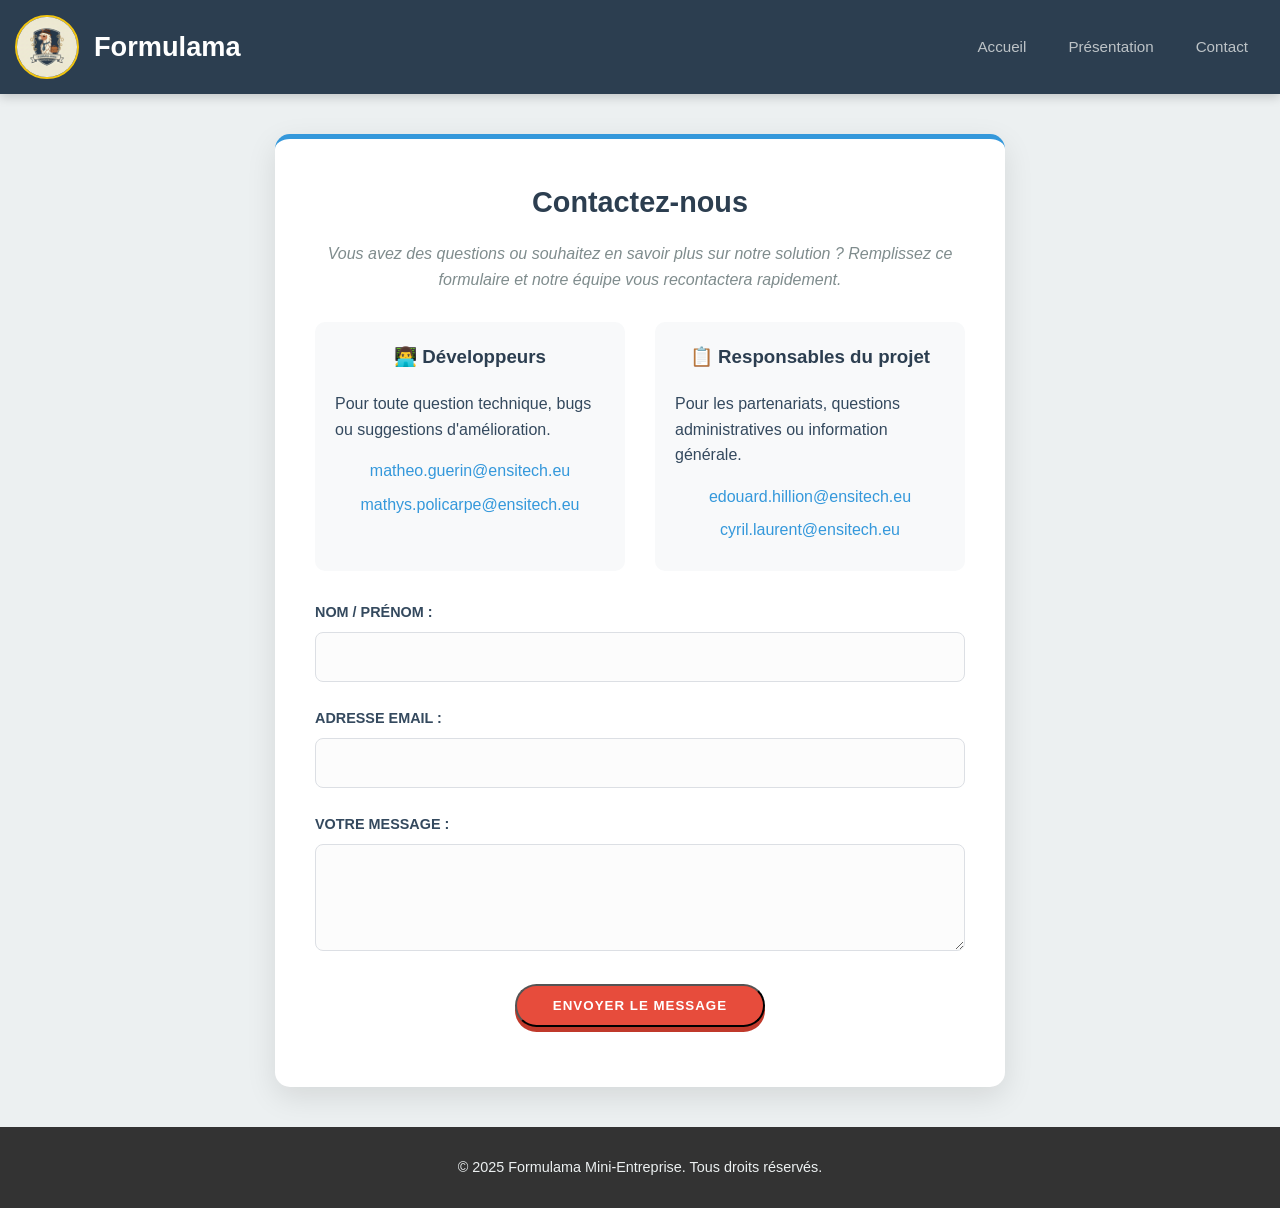
==== contact/contact.html @ 8a7a248e "initial_commit" ====
<!DOCTYPE html>
<html lang="fr">
<head>
    <meta charset="UTF-8">
    <meta name="viewport" content="width=device-width, initial-scale=1.0">
    <title>Formulama — Contact</title>
    <link rel="icon" type="image/png" href="../formulama.png" />
    <link rel="stylesheet" href="../style.css">
    <script src="contact.js"></script>
</head>
<body>
    <header class="main-header">
        <div class="header-content">
            <div class="header-left">
                <img src="../formulama.png" alt="Logo Formulama" class="logo">
                <h1><strong>Formulama</strong></h1>
            </div>
            <nav class="main-nav">
                <ul>
                    <li><a href="../acceuil/acceuil.html">Accueil</a></li>
                    <li><a href="../presentation/presentation.html">Présentation</a></li>
                    <li><a href="../contact/contact.html">Contact</a></li>
                </ul>
            </nav>
        </div>
    </header>

    <main>
        <section class="form-section">
            <h2>Contactez-nous</h2>
            <p class="form-description">Vous avez des questions ou souhaitez en savoir plus sur notre solution ? Remplissez ce formulaire et notre équipe vous recontactera rapidement.</p>

            <div class="contact-groups">
                <div class="contact-group">
                    <h3>👨‍💻 Développeurs</h3>
                    <p>Pour toute question technique, bugs ou suggestions d'amélioration.</p>
                    <div class="email-list">
                        <p><a href="mailto:matheo.guerin@ensitech.eu">matheo.guerin@ensitech.eu</a></p>
                        <p><a href="mailto:mathys.policarpe@ensitech.eu">mathys.policarpe@ensitech.eu</a></p>
                    </div>
                </div>
                <div class="contact-group">
                    <h3>📋 Responsables du projet</h3>
                    <p>Pour les partenariats, questions administratives ou information générale.</p>
                    <div class="email-list">
                        <p><a href="mailto:edouard.hillion@ensitech.eu">edouard.hillion@ensitech.eu</a></p>
                        <p><a href="mailto:cyril.laurent@ensitech.eu">cyril.laurent@ensitech.eu</a></p>
                    </div>
                </div>
            </div>

            <form action="#" method="POST" class="contact-form">
                <div class="form-group">
                    <label for="name">Nom / Prénom :</label>
                    <input type="text" id="name" name="user_name" required>
                </div>

                <div class="form-group">
                    <label for="email">Adresse Email :</label>
                    <input type="email" id="email" name="user_email" required>
                </div>

                <div class="form-group">
                    <label for="message">Votre Message :</label>
                    <textarea id="message" name="user_message" rows="5" required></textarea>
                </div>

                <button type="submit" class="cta-button">Envoyer le Message</button>
            </form>
        </section>
    </main>

    <footer>
        <p>&copy; 2025 Formulama Mini-Entreprise. Tous droits réservés.</p>
    </footer>
</body>
</html>
---- style.css ----
/* --- 1. GÉNÉRAL ET TYPOGRAPHIE --- */
body {
    font-family: 'Segoe UI', Tahoma, Geneva, Verdana, sans-serif; 
    margin: 0;
    padding: 0;
    background-color: #ecf0f1; 
    color: #34495e; 
    line-height: 1.6;
}

h1, h2, h3 {
    font-family: 'Montserrat', sans-serif; 
    color: #2c3e50; 
    text-align: center;
    margin-top: 0;
}

/* --- 2. CONTENEUR PRINCIPAL --- */
main {
    max-width: 1100px; 
    margin: 20px auto;
    padding: 0 15px;
}

/* --- 3. LIENS (INTERACTIVITÉ) --- */
a {
    color: #3498db; 
    text-decoration: none;
    transition: color 0.3s ease, text-decoration 0.3s ease; 
}

a:hover {
    color: #e74c3c; 
    text-decoration: underline; 
}

/* --- 4. EN-TÊTE ET LOGO --- */
.main-header {
    background-color: #2c3e50;
    color: white;
    padding: 15px 0;
    box-shadow: 0 3px 10px rgba(0, 0, 0, 0.18);
    position: sticky;
    top: 0;
    z-index: 100;
}

.header-content {
    display: flex;
    align-items: center;
    justify-content: space-between;
    max-width: 100%;
    margin: 0 auto;
    padding: 0 15px;
    gap: 20px;
}

.header-left {
    display: flex;
    align-items: center;
    gap: 15px;
    flex-shrink: 0;
}

.header-center {
    flex: 1;
    text-align: center;
}

.header-center p {
    margin: 0;
    color: #bdc3c7;
    font-style: italic;
    font-size: 0.95em;
    font-weight: 400;
    letter-spacing: 0.3px;
}

.main-header h1 {
    color: white;
    font-size: 1.7em;
    margin: 0;
    padding: 0;
}

.logo {
    width: 60px;
    height: 60px;
    border-radius: 50%;
    border: 2px solid #f1c40f;
    transition: transform 0.3s;
    flex-shrink: 0;
}

.logo:hover {
    transform: rotate(3deg) scale(1.08);
}

/* --- 5. NAVIGATION --- */
.main-nav {
    margin: 0;
    padding: 0;
    border-top: none;
}

.main-nav ul {
    list-style: none;
    padding: 0;
    margin: 0;
    display: flex;
    gap: 8px;
}

.main-nav ul li {
    display: inline-block;
    margin: 0;
}

.main-nav ul li a {
    color: #bdc3c7;
    padding: 9px 17px;
    border-radius: 5px;
    transition: all 0.3s;
    font-size: 0.95em;
    font-weight: 500;
    display: block;
}

.main-nav ul li a:hover {
    color: white;
    background-color: #3498db;
}

/* --- 6. SECTIONS ET CARTES --- */
/* Styles pour la vitrine (.div1 -> .vitrine) */
.vitrine { 
    background-color: white; 
    padding: 30px; 
    margin: 30px 0; 
    border-radius: 12px; 
    box-shadow: 0 8px 16px rgba(0, 0, 0, 0.15); 
    opacity: 0;
    animation: fadeIn 1s forwards;
}

/* Styles pour les avantages (.div2 -> .avantages) */
.avantages { 
    float: left;
    width: 300px; 
    margin: 0 30px 30px 0; 
    padding: 20px;
    background-color: #f39c12; 
    color: white;
    border: none;
    border-radius: 10px; 
    box-shadow: 0 4px 10px rgba(0, 0, 0, 0.2);
    transition: transform 0.3s;
}

.avantages h3 {
    color: white;
    border-bottom: 2px solid rgba(255, 255, 255, 0.5);
    padding-bottom: 5px;
    margin-top: 0;
    text-align: left;
}

.avantages ul {
    list-style-type: none;
    padding-left: 0;
}

.avantages ul li:before {
    content: "✔️";
    margin-right: 10px;
}

/* Interactivité sur le bloc d'avantages */
.avantages:hover {
    transform: translateY(-5px);
    box-shadow: 0 12px 20px rgba(0, 0, 0, 0.3);
}

/* Style de la balise "clear: both" pour bien gérer le float de .div2 */
div[style="clear: both;"] {
    height: 0; 
    margin-bottom: 20px;
}

/* Styles pour la section secondaire */
.section-secondaire {
    padding: 20px;
    margin-bottom: 30px;
}

/* --- 7. BOUTON D'APPEL À L'ACTION (CTA) --- */
.cta-button {
    display: inline-block; 
    background-color: #e74c3c; 
    color: white;
    padding: 12px 25px;
    margin: 20px 0;
    border-radius: 30px;
    text-transform: uppercase;
    font-weight: bold;
    letter-spacing: 1px;
    box-shadow: 0 5px 0 #c0392b;
    transition: all 0.2s ease;
}

.cta-button:hover {
    background-color: #c0392b;
    transform: translateY(2px);
    box-shadow: 0 3px 0 #96281e;
}

.external-link {
    display: inline-block;
    color: white !important; 
    text-decoration: underline;
}

/* --- 8. PIED DE PAGE --- */
footer {
    background-color: #333;
    color: #ecf0f1;
    text-align: center;
    padding: 15px 0;
    font-size: 0.9em;
    margin-top: 30px;
}

footer a {
    color: #f1c40f;
}

/* --- 9. ANIMATION --- */
@keyframes fadeIn {
    to {
        opacity: 1;
        transform: translateY(0);
    }
}

/* --- 10. GROUPES DE CONTACT --- */
.contact-groups {
    display: flex;
    gap: 30px;
    margin-bottom: 30px;
    flex-wrap: wrap;
}

.contact-group {
    flex: 1;
    min-width: 250px;
    padding: 20px;
    background-color: #f8f9fa;
    border-radius: 10px;
}

.contact-group h3 {
    color: #2c3e50;
    margin-top: 0;
}

.email-list {
    text-align: center;
    margin-top: 15px;
}

.email-list p {
    margin: 8px 0;
}

/* --- 11. STYLES DU FORMULAIRE DE CONTACT (FINAL) --- */
.form-section {
    max-width: 650px; 
    margin: 40px auto; 
    padding: 40px; 
    background-color: #ffffff; 
    border-radius: 15px; 
    box-shadow: 0 10px 30px rgba(0, 0, 0, 0.1); 
    border-top: 5px solid #3498db; 
}

.form-section h2 {
    color: #2c3e50; 
    margin-bottom: 5px;
    font-size: 1.8em;
}

.form-description {
    text-align: center;
    margin-bottom: 30px;
    color: #7f8c8d;
    font-style: italic;
}

.form-group {
    margin-bottom: 25px; 
    text-align: left;
}

.form-group label {
    display: block;
    margin-bottom: 8px;
    font-weight: 600; 
    color: #34495e;
    text-transform: uppercase; 
    font-size: 0.9em;
}

/* Style des champs de saisie (input et textarea) */
.contact-form input[type="text"],
.contact-form input[type="email"],
.contact-form textarea {
    width: 100%;
    padding: 15px; 
    border: 1px solid #dcdfe4; 
    border-radius: 8px;
    box-sizing: border-box;
    font-size: 1em;
    color: #34495e;
    background-color: #fcfcfc; 
    transition: all 0.3s ease;
}

/* Effet interactif au focus amélioré */
.contact-form input:focus,
.contact-form textarea:focus {
    border-color: #3498db; 
    box-shadow: 0 0 0 3px rgba(52, 152, 219, 0.2); 
    background-color: white;
    outline: none;
}

/* Ajustement pour le bouton d'envoi du formulaire */
.contact-form .cta-button {
    display: block;
    margin-left: auto;
    margin-right: auto;
    width: auto; 
    min-width: 250px;
    text-align: center;
}

/* --- 12. PAGE D'ACCUEIL --- */
.hero-section {
    background: linear-gradient(135deg, #f0f4f8 0%, #e8f0f7 100%);
    color: #2c3e50;
    padding: 55px 20px;
    text-align: center;
    position: relative;
    overflow: hidden;
    margin: 30px auto;
    max-width: 900px;
    border-radius: 12px;
    box-shadow: 0 3px 15px rgba(52, 152, 219, 0.12);
}

.hero-section::before {
    content: '';
    position: absolute;
    top: 0;
    left: 0;
    right: 0;
    bottom: 0;
    background: url('data:image/svg+xml,<svg xmlns="http://www.w3.org/2000/svg" viewBox="0 0 1440 320"><path fill="%233498db" fill-opacity="0.06" d="M0,96L48,112C96,128,192,160,288,160C384,160,480,128,576,122.7C672,117,768,139,864,138.7C960,139,1056,117,1152,101.3C1248,85,1344,75,1392,69.3L1440,64L1440,320L1392,320C1344,320,1248,320,1152,320C1056,320,960,320,864,320C768,320,672,320,576,320C480,320,384,320,288,320C192,320,96,320,48,320L0,320Z"></path></svg>') no-repeat bottom;
    background-size: cover;
    opacity: 0.3;
}

.hero-content {
    position: relative;
    z-index: 1;
    max-width: 700px;
    margin: 0 auto;
}

.hero-title {
    font-size: 2.6rem;
    font-weight: 700;
    margin-bottom: 15px;
    text-shadow: none;
    animation: fadeInUp 0.8s ease;
    letter-spacing: -0.5px;
}

.hero-subtitle {
    font-size: 1.1rem;
    margin-bottom: 38px;
    opacity: 0.8;
    animation: fadeInUp 0.8s ease 0.2s backwards;
    line-height: 1.7;
    color: #666;
}

.hero-cta {
    display: inline-block;
    padding: 15px 45px;
    background: #3498db;
    color: white;
    text-decoration: none;
    border-radius: 8px;
    font-weight: 700;
    font-size: 1.05rem;
    box-shadow: 0 4px 14px rgba(52, 152, 219, 0.2);
    transition: all 0.3s ease;
    animation: fadeInUp 0.8s ease 0.4s backwards;
}

.hero-cta:hover {
    transform: translateY(-2px);
    box-shadow: 0 6px 22px rgba(52, 152, 219, 0.3);
    background: #2980b9;
}

.features-grid {
    display: grid;
    grid-template-columns: repeat(auto-fit, minmax(280px, 1fr));
    gap: 30px;
    padding: 60px 20px;
    max-width: 1200px;
    margin: 0 auto;
}

.feature-card {
    background: white;
    padding: 40px 30px;
    border-radius: 20px;
    box-shadow: 0 5px 20px rgba(0,0,0,0.1);
    text-align: center;
    transition: transform 0.3s, box-shadow 0.3s;
    animation: fadeInUp 0.6s ease backwards;
}

.feature-card:nth-child(1) { animation-delay: 0.1s; }
.feature-card:nth-child(2) { animation-delay: 0.2s; }
.feature-card:nth-child(3) { animation-delay: 0.3s; }

.feature-card:hover {
    transform: translateY(-10px);
    box-shadow: 0 15px 40px rgba(0,0,0,0.15);
}

.feature-icon {
    font-size: 4rem;
    margin-bottom: 20px;
}

.feature-card h3 {
    color: #667eea;
    font-size: 1.5rem;
    margin-bottom: 15px;
}

.feature-card p {
    color: #555;
    line-height: 1.6;
}

.stats-section {
    background: linear-gradient(135deg, #f5f7fa 0%, #c3cfe2 100%);
    padding: 60px 20px;
    text-align: center;
}

.stats-grid {
    display: grid;
    grid-template-columns: repeat(auto-fit, minmax(200px, 1fr));
    gap: 40px;
    max-width: 1000px;
    margin: 40px auto 0;
}

.stat-item {
    animation: fadeInUp 0.6s ease backwards;
}

.stat-item:nth-child(1) { animation-delay: 0.2s; }
.stat-item:nth-child(2) { animation-delay: 0.3s; }
.stat-item:nth-child(3) { animation-delay: 0.4s; }

.stat-number {
    font-size: 3rem;
    font-weight: bold;
    color: #667eea;
    display: block;
    margin-bottom: 10px;
}

.stat-label {
    font-size: 1.1rem;
    color: #555;
}

@keyframes fadeInUp {
    from {
        opacity: 0;
        transform: translateY(30px);
    }
    to {
        opacity: 1;
        transform: translateY(0);
    }
}

.process-section {
    padding: 60px 20px;
    max-width: 1200px;
    margin: 0 auto;
}

.process-section h2 {
    text-align: center;
    font-size: 2.5rem;
    color: #333;
    margin-bottom: 50px;
}

.process-steps {
    display: grid;
    grid-template-columns: repeat(auto-fit, minmax(250px, 1fr));
    gap: 30px;
}

.process-step {
    position: relative;
    padding: 30px;
    background: linear-gradient(135deg, #667eea 0%, #764ba2 100%);
    color: white;
    border-radius: 15px;
    animation: fadeInUp 0.6s ease backwards;
}

.process-step:nth-child(1) { animation-delay: 0.1s; }
.process-step:nth-child(2) { animation-delay: 0.2s; }
.process-step:nth-child(3) { animation-delay: 0.3s; }

.step-number {
    position: absolute;
    top: -15px;
    left: 30px;
    background: white;
    color: #667eea;
    width: 40px;
    height: 40px;
    border-radius: 50%;
    display: flex;
    align-items: center;
    justify-content: center;
    font-weight: bold;
    font-size: 1.2rem;
    box-shadow: 0 3px 10px rgba(0,0,0,0.2);
}

.process-step h3 {
    margin-top: 20px;
    margin-bottom: 15px;
    font-size: 1.4rem;
}

@media (max-width: 768px) {
    .hero-title {
        font-size: 2.5rem;
    }
    
    .hero-subtitle {
        font-size: 1.1rem;
    }
}

/* --- 13. PAGE DE PRÉSENTATION --- */
.presentation-hero {
    background: linear-gradient(135deg, #667eea 0%, #764ba2 100%);
    color: white;
    padding: 60px 20px;
    text-align: center;
    margin-bottom: 0;
}

.presentation-hero-content h2 {
    font-size: 2.8rem;
    color: white;
    margin-bottom: 15px;
    text-shadow: 2px 2px 4px rgba(0,0,0,0.2);
}

.presentation-hero-content .subtitle {
    font-size: 1.2rem;
    opacity: 0.95;
    max-width: 700px;
    margin: 0 auto;
}

.vision-section {
    padding: 60px 20px;
    background: white;
}

.vision-content {
    max-width: 1200px;
    margin: 0 auto;
    display: grid;
    grid-template-columns: 1fr 1fr;
    gap: 60px;
    align-items: center;
}

.vision-text h2 {
    font-size: 2.5rem;
    color: #333;
    margin-bottom: 25px;
}

.vision-text p {
    font-size: 1.1rem;
    line-height: 1.8;
    color: #555;
    margin-bottom: 20px;
}

.image-placeholder {
    font-size: 10rem;
    text-align: center;
    background: linear-gradient(135deg, #f5f7fa 0%, #c3cfe2 100%);
    padding: 60px;
    border-radius: 20px;
}

.advantages-section {
    padding: 60px 20px;
    background: linear-gradient(135deg, #f5f7fa 0%, #c3cfe2 100%);
}

.advantages-section h2 {
    text-align: center;
    font-size: 2.5rem;
    color: #333;
    margin-bottom: 50px;
}

.advantages-grid {
    display: grid;
    grid-template-columns: repeat(auto-fit, minmax(250px, 1fr));
    gap: 30px;
    max-width: 1200px;
    margin: 0 auto;
}

.advantage-card {
    background: white;
    padding: 35px 25px;
    border-radius: 15px;
    box-shadow: 0 5px 15px rgba(0,0,0,0.1);
    text-align: center;
    transition: transform 0.3s, box-shadow 0.3s;
}

.advantage-card:hover {
    transform: translateY(-8px);
    box-shadow: 0 10px 30px rgba(0,0,0,0.15);
}

.advantage-icon {
    font-size: 3.5rem;
    margin-bottom: 20px;
}

.advantage-card h3 {
    color: #667eea;
    font-size: 1.4rem;
    margin-bottom: 15px;
}

.advantage-card p {
    color: #555;
    line-height: 1.6;
    font-size: 1rem;
}

.how-it-works {
    padding: 60px 20px;
    background: white;
}

.how-it-works h2 {
    text-align: center;
    font-size: 2.5rem;
    color: #333;
    margin-bottom: 60px;
}

.steps-timeline {
    max-width: 900px;
    margin: 0 auto;
    display: flex;
    align-items: center;
    justify-content: space-between;
}

.timeline-step {
    flex: 1;
    text-align: center;
}

.step-circle {
    width: 70px;
    height: 70px;
    border-radius: 50%;
    background: linear-gradient(135deg, #667eea 0%, #764ba2 100%);
    color: white;
    display: flex;
    align-items: center;
    justify-content: center;
    font-size: 1.8rem;
    font-weight: bold;
    margin: 0 auto 20px;
    box-shadow: 0 5px 15px rgba(102, 126, 234, 0.4);
}

.step-content h3 {
    color: #333;
    font-size: 1.3rem;
    margin-bottom: 10px;
}

.step-content p {
    color: #666;
    font-size: 0.95rem;
    line-height: 1.5;
}

.timeline-connector {
    flex: 0 0 80px;
    height: 3px;
    background: linear-gradient(90deg, #667eea 0%, #764ba2 100%);
    margin-bottom: 60px;
}

.cta-section {
    background: linear-gradient(135deg, #667eea 0%, #764ba2 100%);
    color: white;
    padding: 80px 20px;
    text-align: center;
}

.cta-content h2 {
    font-size: 2.5rem;
    color: white;
    margin-bottom: 15px;
}

.cta-content p {
    font-size: 1.2rem;
    opacity: 0.95;
    margin-bottom: 35px;
}

.cta-button-large {
    display: inline-block;
    padding: 20px 50px;
    background: white;
    color: #667eea;
    text-decoration: none;
    border-radius: 50px;
    font-weight: bold;
    font-size: 1.3rem;
    box-shadow: 0 10px 30px rgba(0,0,0,0.2);
    transition: transform 0.3s, box-shadow 0.3s;
    margin-bottom: 20px;
}

.cta-button-large:hover {
    transform: translateY(-3px);
    box-shadow: 0 15px 40px rgba(0,0,0,0.3);
}

.cta-note {
    font-size: 0.9rem;
    opacity: 0.8;
    margin-top: 15px;
}

.contact-teaser {
    padding: 60px 20px;
    background: white;
    text-align: center;
}

.contact-teaser h3 {
    font-size: 2rem;
    color: #333;
    margin-bottom: 15px;
}

.contact-teaser p {
    font-size: 1.1rem;
    color: #666;
    margin-bottom: 30px;
}

.contact-link {
    display: inline-block;
    padding: 15px 40px;
    background: #667eea;
    color: white;
    text-decoration: none;
    border-radius: 30px;
    font-weight: bold;
    transition: background 0.3s, transform 0.3s;
}

.contact-link:hover {
    background: #764ba2;
    transform: translateY(-2px);
}

@media (max-width: 768px) {
    .vision-content {
        grid-template-columns: 1fr;
        gap: 30px;
    }
    
    .steps-timeline {
        flex-direction: column;
    }
    
    .timeline-connector {
        width: 3px;
        height: 60px;
        margin: 20px auto;
    }
    
    .presentation-hero-content h2 {
        font-size: 2rem;
    }

    /* Header responsive */
    .header-content {
        flex-direction: column;
        padding: 10px 15px;
        gap: 10px;
    }

    .header-left {
        width: 100%;
        justify-content: center;
    }

    .main-header h1 {
        font-size: 1.3em;
    }

    .logo {
        width: 45px;
        height: 45px;
    }

    .main-nav ul {
        width: 100%;
        gap: 5px;
        justify-content: center;
        flex-wrap: wrap;
    }

    .main-nav ul li a {
        padding: 7px 12px;
        font-size: 0.85em;
    }

    /* Hero responsive */
    .hero-title {
        font-size: 1.8rem;
    }
    
    .hero-subtitle {
        font-size: 0.95rem;
    }

    .hero-cta {
        padding: 12px 30px;
        font-size: 0.95rem;
    }

    /* Features grid responsive */
    .features-grid {
        grid-template-columns: 1fr;
        gap: 20px;
        padding: 30px 15px;
    }

    .feature-card {
        padding: 25px 20px;
    }

    .feature-icon {
        font-size: 2.5rem;
    }

    .feature-card h3 {
        font-size: 1.2rem;
    }

    .feature-card p {
        font-size: 0.9rem;
    }

    /* Stats grid responsive */
    .stats-grid {
        grid-template-columns: 1fr;
        gap: 25px;
    }

    .stat-number {
        font-size: 2rem;
    }

    .stat-label {
        font-size: 0.95rem;
    }

    /* Main content responsive */
    main {
        margin: 10px auto;
        padding: 0 10px;
    }

    h1, h2, h3 {
        font-size: 1.3rem;
    }

    .cta-section {
        padding: 50px 15px;
    }

    .cta-content h2 {
        font-size: 1.8rem;
    }

    .cta-content p {
        font-size: 1rem;
    }

    .cta-button-large {
        padding: 15px 35px;
        font-size: 1.1rem;
    }

    /* Avantages responsive */
    .avantages {
        float: none;
        width: 100%;
        margin: 0 0 20px 0;
    }

    /* Contact form responsive */
    .form-section {
        padding: 25px;
        margin: 20px 10px;
    }

    .form-section h2 {
        font-size: 1.5em;
    }

    .contact-groups {
        flex-direction: column;
        gap: 15px;
    }

    .contact-group {
        min-width: 100%;
    }

    /* Process steps responsive */
    .process-steps {
        grid-template-columns: 1fr;
    }

    .process-step {
        padding: 20px;
    }

    /* Vision section responsive */
    .vision-text h2 {
        font-size: 1.8rem;
    }

    .vision-text p {
        font-size: 1rem;
    }

    .image-placeholder {
        font-size: 5rem;
        padding: 40px;
    }

    .advantages-grid {
        grid-template-columns: 1fr;
        gap: 15px;
    }

    .advantage-card {
        padding: 20px;
    }

    .advantage-icon {
        font-size: 2.5rem;
    }

    .advantage-card h3 {
        font-size: 1.2rem;
    }

    .advantage-card p {
        font-size: 0.9rem;
    }

    /* Footer responsive */
    footer {
        padding: 12px 10px;
        font-size: 0.8em;
    }
}

/* Extra small devices (phones) */
@media (max-width: 480px) {
    .header-content {
        padding: 8px 10px;
    }

    .header-left {
        gap: 10px;
    }

    .main-header h1 {
        font-size: 1.1em;
    }

    .logo {
        width: 40px;
        height: 40px;
    }

    .main-nav ul {
        gap: 3px;
    }

    .main-nav ul li a {
        padding: 6px 10px;
        font-size: 0.75em;
    }

    /* Hero responsive */
    .hero-section {
        padding: 30px 15px;
        margin: 15px auto;
    }

    .hero-title {
        font-size: 1.5rem;
        margin-bottom: 10px;
    }
    
    .hero-subtitle {
        font-size: 0.85rem;
        margin-bottom: 20px;
    }

    .hero-cta {
        padding: 10px 25px;
        font-size: 0.9rem;
    }

    /* Features grid responsive */
    .features-grid {
        padding: 20px 10px;
        gap: 15px;
    }

    .feature-icon {
        font-size: 2rem;
    }

    .feature-card h3 {
        font-size: 1rem;
    }

    /* Stats responsive */
    .stats-section {
        padding: 40px 10px;
    }

    .stats-section h2 {
        font-size: 1.5rem;
    }

    .stat-number {
        font-size: 1.8rem;
    }

    /* Forms responsive */
    .form-section {
        padding: 20px;
        margin: 15px 10px;
        border-radius: 10px;
    }

    .form-section h2 {
        font-size: 1.3em;
    }

    .form-group {
        margin-bottom: 15px;
    }

    .contact-form input[type="text"],
    .contact-form input[type="email"],
    .contact-form textarea {
        padding: 12px;
        font-size: 16px;
    }

    /* Presentation responsive */
    .presentation-hero {
        padding: 40px 15px;
    }

    .presentation-hero-content h2 {
        font-size: 1.5rem;
    }

    .presentation-hero-content .subtitle {
        font-size: 1rem;
    }

    .vision-text h2 {
        font-size: 1.5rem;
    }

    .image-placeholder {
        font-size: 3rem;
        padding: 30px;
    }

    .advantage-icon {
        font-size: 2rem;
    }

    /* CTA section responsive */
    .cta-section {
        padding: 40px 15px;
    }

    .cta-content h2 {
        font-size: 1.5rem;
    }

    .cta-content p {
        font-size: 0.95rem;
    }

    .cta-button-large {
        padding: 12px 30px;
        font-size: 1rem;
    }

    /* Main padding */
    main {
        padding: 0 8px;
    }
}

/* Tablets (medium devices) */
@media (min-width: 769px) and (max-width: 1024px) {
    .features-grid {
        grid-template-columns: repeat(2, 1fr);
    }

    .stats-grid {
        grid-template-columns: repeat(2, 1fr);
    }

    .advantages-grid {
        grid-template-columns: repeat(2, 1fr);
    }

    .main-nav ul {
        gap: 10px;
    }

    .main-nav ul li a {
        padding: 8px 14px;
        font-size: 0.9em;
    }
}
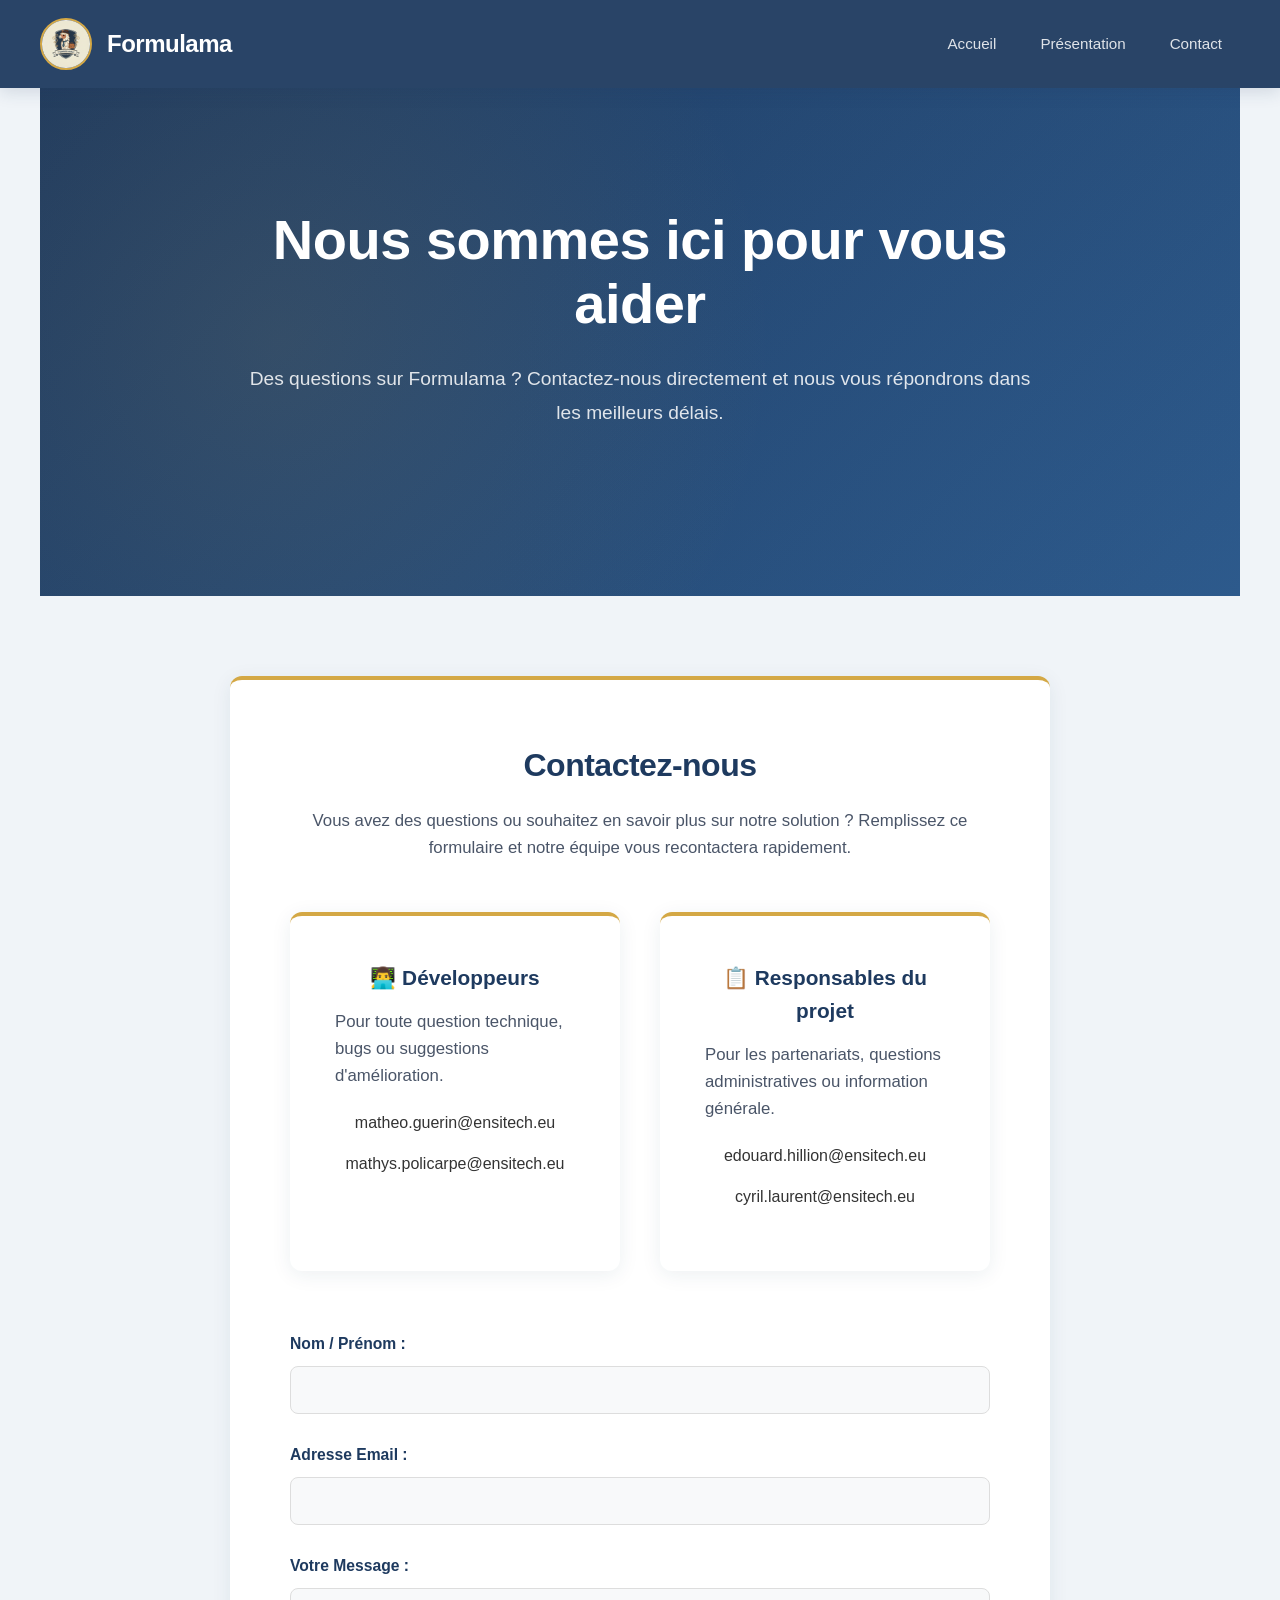
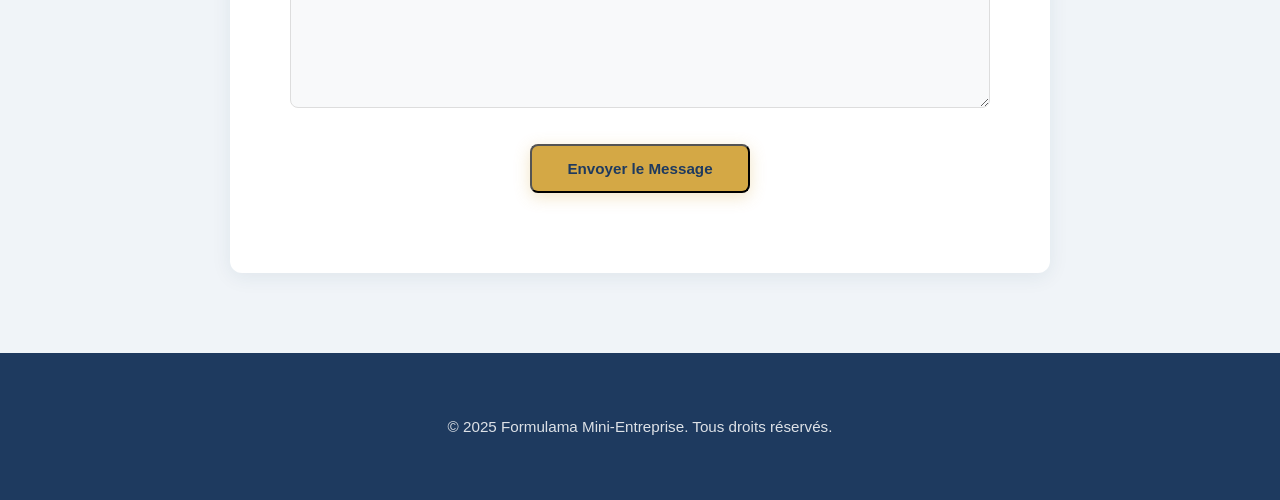
==== commit 27d1d062: "changes" ====
--- a/contact/contact.html
+++ b/contact/contact.html
@@ -26,6 +26,17 @@
     </header>
 
     <main>
+        <!-- Section Hero -->
+        <section class="hero-section">
+            <div class="hero-content">
+                <h2 class="hero-title">Nous sommes ici pour vous aider</h2>
+                <p class="hero-subtitle">
+                    Des questions sur Formulama ? Contactez-nous directement et nous vous répondrons dans les meilleurs délais.
+                </p>
+            </div>
+        </section>
+
+        <!-- Section Formulaire et contacts -->
         <section class="form-section">
             <h2>Contactez-nous</h2>
             <p class="form-description">Vous avez des questions ou souhaitez en savoir plus sur notre solution ? Remplissez ce formulaire et notre équipe vous recontactera rapidement.</p>
--- a/style.css
+++ b/style.css
@@ -1,58 +1,62 @@
 /* --- 1. GÉNÉRAL ET TYPOGRAPHIE --- */
 body {
-    font-family: 'Segoe UI', Tahoma, Geneva, Verdana, sans-serif; 
+    font-family: -apple-system, BlinkMacSystemFont, 'Segoe UI', 'Roboto', 'Oxygen', 'Ubuntu', 'Cantarell', sans-serif; 
     margin: 0;
     padding: 0;
-    background-color: #ecf0f1; 
-    color: #34495e; 
+    background-color: #f0f4f8; 
+    color: #1a202c; 
     line-height: 1.6;
 }
 
 h1, h2, h3 {
-    font-family: 'Montserrat', sans-serif; 
-    color: #2c3e50; 
+    font-family: -apple-system, BlinkMacSystemFont, 'Segoe UI', 'Roboto', sans-serif; 
+    color: #1a1a1a; 
     text-align: center;
     margin-top: 0;
+    font-weight: 600;
 }
 
 /* --- 2. CONTENEUR PRINCIPAL --- */
 main {
-    max-width: 1100px; 
-    margin: 20px auto;
-    padding: 0 15px;
+    max-width: 1200px; 
+    margin: 0 auto;
+    padding: 0 20px;
 }
 
 /* --- 3. LIENS (INTERACTIVITÉ) --- */
 a {
-    color: #3498db; 
+    color: #333333; 
     text-decoration: none;
-    transition: color 0.3s ease, text-decoration 0.3s ease; 
+    transition: color 0.2s ease, text-decoration 0.2s ease; 
 }
 
 a:hover {
-    color: #e74c3c; 
-    text-decoration: underline; 
+    color: #d4a845; 
+    text-decoration: none; 
 }
 
 /* --- 4. EN-TÊTE ET LOGO --- */
 .main-header {
-    background-color: #2c3e50;
-    color: white;
-    padding: 15px 0;
-    box-shadow: 0 3px 10px rgba(0, 0, 0, 0.18);
+    background-color: #1e3a5f;
+    color: #ffffff;
+    padding: 18px 0;
+    box-shadow: 0 4px 16px rgba(30, 58, 95, 0.15);
     position: sticky;
     top: 0;
     z-index: 100;
+    border-bottom: none;
+    backdrop-filter: blur(10px);
+    background-color: rgba(30, 58, 95, 0.95);
 }
 
 .header-content {
     display: flex;
     align-items: center;
     justify-content: space-between;
-    max-width: 100%;
+    max-width: 1200px;
     margin: 0 auto;
-    padding: 0 15px;
-    gap: 20px;
+    padding: 0 20px;
+    gap: 40px;
 }
 
 .header-left {
@@ -62,38 +66,27 @@
     flex-shrink: 0;
 }
 
-.header-center {
-    flex: 1;
-    text-align: center;
-}
-
-.header-center p {
-    margin: 0;
-    color: #bdc3c7;
-    font-style: italic;
-    font-size: 0.95em;
-    font-weight: 400;
-    letter-spacing: 0.3px;
-}
-
 .main-header h1 {
-    color: white;
-    font-size: 1.7em;
+    color: #ffffff;
+    font-size: 1.5em;
     margin: 0;
     padding: 0;
+    font-weight: 700;
+    letter-spacing: -0.5px;
 }
 
 .logo {
-    width: 60px;
-    height: 60px;
+    width: 48px;
+    height: 48px;
     border-radius: 50%;
-    border: 2px solid #f1c40f;
-    transition: transform 0.3s;
+    border: 2px solid #d4a845;
+    transition: all 0.3s cubic-bezier(0.4, 0, 0.2, 1);
     flex-shrink: 0;
 }
 
 .logo:hover {
-    transform: rotate(3deg) scale(1.08);
+    transform: rotate(5deg) scale(1.08);
+    box-shadow: 0 4px 12px rgba(212, 168, 69, 0.3);
 }
 
 /* --- 5. NAVIGATION --- */
@@ -117,28 +110,46 @@
 }
 
 .main-nav ul li a {
-    color: #bdc3c7;
-    padding: 9px 17px;
-    border-radius: 5px;
-    transition: all 0.3s;
+    color: rgba(255, 255, 255, 0.85);
+    padding: 10px 18px;
+    border-radius: 8px;
+    transition: all 0.3s ease;
     font-size: 0.95em;
     font-weight: 500;
     display: block;
+    position: relative;
+}
+
+.main-nav ul li a::after {
+    content: '';
+    position: absolute;
+    bottom: 0;
+    left: 18px;
+    right: 18px;
+    height: 2px;
+    background-color: #d4a845;
+    transform: scaleX(0);
+    transform-origin: left;
+    transition: transform 0.3s ease;
 }
 
 .main-nav ul li a:hover {
-    color: white;
-    background-color: #3498db;
+    color: #ffffff;
+    background-color: rgba(212, 168, 69, 0.15);
+}
+
+.main-nav ul li a:hover::after {
+    transform: scaleX(1);
 }
 
 /* --- 6. SECTIONS ET CARTES --- */
 /* Styles pour la vitrine (.div1 -> .vitrine) */
 .vitrine { 
     background-color: white; 
-    padding: 30px; 
-    margin: 30px 0; 
+    padding: 40px; 
+    margin: 40px 0; 
     border-radius: 12px; 
-    box-shadow: 0 8px 16px rgba(0, 0, 0, 0.15); 
+    box-shadow: 0 2px 8px rgba(0, 0, 0, 0.06); 
     opacity: 0;
     animation: fadeIn 1s forwards;
 }
@@ -148,19 +159,19 @@
     float: left;
     width: 300px; 
     margin: 0 30px 30px 0; 
-    padding: 20px;
-    background-color: #f39c12; 
-    color: white;
-    border: none;
+    padding: 25px;
+    background-color: #f9f7f4; 
+    color: #333333;
+    border: 1px solid #e8e3d8;
     border-radius: 10px; 
-    box-shadow: 0 4px 10px rgba(0, 0, 0, 0.2);
+    box-shadow: 0 2px 8px rgba(0, 0, 0, 0.05);
     transition: transform 0.3s;
 }
 
 .avantages h3 {
-    color: white;
-    border-bottom: 2px solid rgba(255, 255, 255, 0.5);
-    padding-bottom: 5px;
+    color: #d4a845;
+    border-bottom: 2px solid #d4a84525;
+    padding-bottom: 8px;
     margin-top: 0;
     text-align: left;
 }
@@ -170,15 +181,21 @@
     padding-left: 0;
 }
 
+.avantages ul li {
+    color: #555555;
+}
+
 .avantages ul li:before {
-    content: "✔️";
+    content: "✓";
     margin-right: 10px;
+    color: #d4a845;
+    font-weight: bold;
 }
 
 /* Interactivité sur le bloc d'avantages */
 .avantages:hover {
-    transform: translateY(-5px);
-    box-shadow: 0 12px 20px rgba(0, 0, 0, 0.3);
+    transform: translateY(-2px);
+    box-shadow: 0 4px 12px rgba(0, 0, 0, 0.08);
 }
 
 /* Style de la balise "clear: both" pour bien gérer le float de .div2 */
@@ -189,52 +206,75 @@
 
 /* Styles pour la section secondaire */
 .section-secondaire {
-    padding: 20px;
+    padding: 30px;
     margin-bottom: 30px;
+    background-color: white;
+    border-radius: 12px;
+    box-shadow: 0 2px 8px rgba(0, 0, 0, 0.06);
 }
 
 /* --- 7. BOUTON D'APPEL À L'ACTION (CTA) --- */
 .cta-button {
     display: inline-block; 
-    background-color: #e74c3c; 
-    color: white;
-    padding: 12px 25px;
+    background-color: #d4a845; 
+    color: #1e3a5f;
+    padding: 14px 35px;
     margin: 20px 0;
-    border-radius: 30px;
-    text-transform: uppercase;
-    font-weight: bold;
-    letter-spacing: 1px;
-    box-shadow: 0 5px 0 #c0392b;
-    transition: all 0.2s ease;
+    border-radius: 8px;
+    text-transform: none;
+    font-weight: 700;
+    letter-spacing: 0px;
+    box-shadow: 0 4px 16px rgba(212, 168, 69, 0.3);
+    transition: all 0.3s cubic-bezier(0.4, 0, 0.2, 1);
+    font-size: 0.95em;
+    text-decoration: none;
 }
 
 .cta-button:hover {
-    background-color: #c0392b;
-    transform: translateY(2px);
-    box-shadow: 0 3px 0 #96281e;
+    background-color: #e8b956;
+    color: #1a2a45;
+    transform: translateY(-3px);
+    box-shadow: 0 8px 24px rgba(212, 168, 69, 0.4);
 }
 
 .external-link {
     display: inline-block;
-    color: white !important; 
-    text-decoration: underline;
+    color: #333333 !important; 
+    text-decoration: none;
+}
+
+.external-link:hover {
+    color: #d4a845 !important;
 }
 
 /* --- 8. PIED DE PAGE --- */
 footer {
-    background-color: #333;
-    color: #ecf0f1;
-    text-align: center;
-    padding: 15px 0;
-    font-size: 0.9em;
-    margin-top: 30px;
+    background-color: #1e3a5f;
+    color: rgba(255, 255, 255, 0.85);
+    text-align: center;
+    padding: 50px 20px;
+    font-size: 0.95em;
+    margin-top: 80px;
+    border-top: none;
+    line-height: 1.8;
+    font-weight: 400;
+}
+
+footer p {
+    margin: 10px 0;
 }
 
 footer a {
-    color: #f1c40f;
-}
-
-/* --- 9. ANIMATION --- */
+    color: #d4a845;
+    text-decoration: none;
+    font-weight: 600;
+    transition: all 0.3s ease;
+}
+
+footer a:hover {
+    color: #e8b956;
+}
+
 @keyframes fadeIn {
     to {
         opacity: 1;
@@ -242,72 +282,111 @@
     }
 }
 
-/* --- 10. GROUPES DE CONTACT --- */
+@keyframes fadeInUp {
+    from {
+        opacity: 0;
+        transform: translateY(30px);
+    }
+    to {
+        opacity: 1;
+        transform: translateY(0);
+    }
+}
 .contact-groups {
-    display: flex;
-    gap: 30px;
-    margin-bottom: 30px;
-    flex-wrap: wrap;
+    display: grid;
+    grid-template-columns: repeat(auto-fit, minmax(320px, 1fr));
+    gap: 40px;
+    margin-bottom: 60px;
+    margin-top: 50px;
 }
 
 .contact-group {
-    flex: 1;
-    min-width: 250px;
-    padding: 20px;
-    background-color: #f8f9fa;
-    border-radius: 10px;
+    padding: 45px;
+    background-color: white;
+    border: none;
+    border-top: 4px solid #d4a845;
+    border-radius: 12px;
+    box-shadow: 0 4px 20px rgba(30, 58, 95, 0.08);
+    transition: all 0.3s cubic-bezier(0.4, 0, 0.2, 1);
+}
+
+.contact-group:hover {
+    transform: translateY(-8px);
+    box-shadow: 0 12px 40px rgba(30, 58, 95, 0.15);
 }
 
 .contact-group h3 {
-    color: #2c3e50;
-    margin-top: 0;
+    color: #1e3a5f;
+    margin: 0 0 15px 0;
+    font-weight: 700;
+    font-size: 1.3rem;
+}
+
+.contact-group > p {
+    color: #4a5568;
+    margin: 12px 0 20px 0;
+    font-size: 1.05rem;
+    line-height: 1.6;
 }
 
 .email-list {
     text-align: center;
-    margin-top: 15px;
+    margin-top: 20px;
+}
 }
 
 .email-list p {
     margin: 8px 0;
 }
 
+.email-list a {
+    color: #333333;
+}
+
+.email-list a:hover {
+    color: #d4a845;
+}
+
 /* --- 11. STYLES DU FORMULAIRE DE CONTACT (FINAL) --- */
 .form-section {
-    max-width: 650px; 
-    margin: 40px auto; 
-    padding: 40px; 
+    max-width: 700px; 
+    margin: 80px auto; 
+    padding: 60px; 
     background-color: #ffffff; 
-    border-radius: 15px; 
-    box-shadow: 0 10px 30px rgba(0, 0, 0, 0.1); 
-    border-top: 5px solid #3498db; 
+    border-radius: 12px; 
+    box-shadow: 0 4px 20px rgba(30, 58, 95, 0.08); 
+    border-top: 4px solid #d4a845;
 }
 
 .form-section h2 {
-    color: #2c3e50; 
-    margin-bottom: 5px;
-    font-size: 1.8em;
+    color: #1e3a5f; 
+    margin-bottom: 15px;
+    font-size: 2rem;
+    font-weight: 700;
+    letter-spacing: -0.5px;
 }
 
 .form-description {
     text-align: center;
-    margin-bottom: 30px;
-    color: #7f8c8d;
-    font-style: italic;
+    margin-bottom: 35px;
+    color: #4a5568;
+    font-style: normal;
+    font-size: 1.05em;
+    line-height: 1.6;
 }
 
 .form-group {
-    margin-bottom: 25px; 
+    margin-bottom: 28px; 
     text-align: left;
 }
 
 .form-group label {
     display: block;
-    margin-bottom: 8px;
+    margin-bottom: 10px;
     font-weight: 600; 
-    color: #34495e;
-    text-transform: uppercase; 
-    font-size: 0.9em;
+    color: #1e3a5f;
+    text-transform: none; 
+    font-size: 0.98em;
 }
 
 /* Style des champs de saisie (input et textarea) */
@@ -315,21 +394,22 @@
 .contact-form input[type="email"],
 .contact-form textarea {
     width: 100%;
-    padding: 15px; 
-    border: 1px solid #dcdfe4; 
+    padding: 14px; 
+    border: 1px solid #ddd; 
     border-radius: 8px;
     box-sizing: border-box;
     font-size: 1em;
-    color: #34495e;
-    background-color: #fcfcfc; 
+    color: #333333;
+    background-color: #f8f9fa; 
     transition: all 0.3s ease;
+    font-family: inherit;
 }
 
 /* Effet interactif au focus amélioré */
 .contact-form input:focus,
 .contact-form textarea:focus {
-    border-color: #3498db; 
-    box-shadow: 0 0 0 3px rgba(52, 152, 219, 0.2); 
+    border-color: #d4a845; 
+    box-shadow: 0 0 0 4px rgba(212, 168, 69, 0.12); 
     background-color: white;
     outline: none;
 }
@@ -340,22 +420,23 @@
     margin-left: auto;
     margin-right: auto;
     width: auto; 
-    min-width: 250px;
+    min-width: 220px;
     text-align: center;
 }
 
 /* --- 12. PAGE D'ACCUEIL --- */
 .hero-section {
-    background: linear-gradient(135deg, #f0f4f8 0%, #e8f0f7 100%);
-    color: #2c3e50;
-    padding: 55px 20px;
+    background: linear-gradient(135deg, #1e3a5f 0%, #2d5a8c 100%);
+    color: #ffffff;
+    padding: 120px 20px;
     text-align: center;
     position: relative;
     overflow: hidden;
-    margin: 30px auto;
-    max-width: 900px;
-    border-radius: 12px;
-    box-shadow: 0 3px 15px rgba(52, 152, 219, 0.12);
+    margin: 0 auto;
+    max-width: 100%;
+    border-radius: 0px;
+    box-shadow: none;
+    border-bottom: none;
 }
 
 .hero-section::before {
@@ -365,133 +446,212 @@
     left: 0;
     right: 0;
     bottom: 0;
-    background: url('data:image/svg+xml,<svg xmlns="http://www.w3.org/2000/svg" viewBox="0 0 1440 320"><path fill="%233498db" fill-opacity="0.06" d="M0,96L48,112C96,128,192,160,288,160C384,160,480,128,576,122.7C672,117,768,139,864,138.7C960,139,1056,117,1152,101.3C1248,85,1344,75,1392,69.3L1440,64L1440,320L1392,320C1344,320,1248,320,1152,320C1056,320,960,320,864,320C768,320,672,320,576,320C480,320,384,320,288,320C192,320,96,320,48,320L0,320Z"></path></svg>') no-repeat bottom;
-    background-size: cover;
-    opacity: 0.3;
+    background: radial-gradient(circle at 20% 50%, rgba(212, 168, 69, 0.1) 0%, transparent 50%),
+                radial-gradient(circle at 80% 80%, rgba(45, 90, 140, 0.1) 0%, transparent 50%);
+    opacity: 1;
+    pointer-events: none;
 }
 
 .hero-content {
     position: relative;
     z-index: 1;
-    max-width: 700px;
+    max-width: 800px;
     margin: 0 auto;
 }
 
 .hero-title {
-    font-size: 2.6rem;
-    font-weight: 700;
-    margin-bottom: 15px;
+    font-size: 3.5rem;
+    font-weight: 700;
+    margin-bottom: 25px;
     text-shadow: none;
     animation: fadeInUp 0.8s ease;
     letter-spacing: -0.5px;
+    line-height: 1.15;
+    color: #ffffff;
 }
 
 .hero-subtitle {
-    font-size: 1.1rem;
-    margin-bottom: 38px;
-    opacity: 0.8;
+    font-size: 1.2rem;
+    margin-bottom: 45px;
+    opacity: 0.95;
     animation: fadeInUp 0.8s ease 0.2s backwards;
-    line-height: 1.7;
-    color: #666;
+    line-height: 1.8;
+    color: rgba(255, 255, 255, 0.9);
+    font-weight: 400;
 }
 
 .hero-cta {
     display: inline-block;
-    padding: 15px 45px;
-    background: #3498db;
-    color: white;
+    padding: 16px 45px;
+    background: #d4a845;
+    color: #1e3a5f;
     text-decoration: none;
     border-radius: 8px;
     font-weight: 700;
     font-size: 1.05rem;
-    box-shadow: 0 4px 14px rgba(52, 152, 219, 0.2);
+    box-shadow: 0 4px 16px rgba(212, 168, 69, 0.3);
     transition: all 0.3s ease;
     animation: fadeInUp 0.8s ease 0.4s backwards;
 }
 
 .hero-cta:hover {
-    transform: translateY(-2px);
-    box-shadow: 0 6px 22px rgba(52, 152, 219, 0.3);
-    background: #2980b9;
-}
-
-.features-grid {
-    display: grid;
-    grid-template-columns: repeat(auto-fit, minmax(280px, 1fr));
-    gap: 30px;
-    padding: 60px 20px;
+    transform: translateY(-3px);
+    background-color: #e8b956;
+    color: #1a2a45;
+    box-shadow: 0 8px 24px rgba(212, 168, 69, 0.4);
+}
+
+/* Section Introduction - Texte épuré */
+.intro-section {
+    padding: 100px 20px;
+    background: white;
+    text-align: center;
+}
+
+.intro-content {
+    max-width: 800px;
+    margin: 0 auto;
+}
+
+.intro-content h2 {
+    font-size: 2.8rem;
+    margin-bottom: 35px;
+    color: #1e3a5f;
+    font-weight: 700;
+    letter-spacing: -0.5px;
+    line-height: 1.2;
+}
+
+.intro-content p {
+    font-size: 1.2rem;
+    line-height: 1.85;
+    color: #4a5568;
+    margin-bottom: 15px;
+    font-weight: 400;
+}
+
+/* Section Fonctionnalités - Liste numérotée */
+.features-section {
+    padding: 100px 20px;
+    background: linear-gradient(180deg, #f0f4f8 0%, white 100%);
+}
+
+.features-section h2 {
+    text-align: center;
+    font-size: 2.8rem;
+    margin-bottom: 80px;
+    color: #1e3a5f;
+    font-weight: 700;
+    letter-spacing: -0.5px;
+    line-height: 1.2;
+}
+
+.features-list {
     max-width: 1200px;
     margin: 0 auto;
-}
-
-.feature-card {
+    display: grid;
+    gap: 50px;
+    grid-template-columns: repeat(auto-fit, minmax(300px, 1fr));
+}
+
+.feature-item {
+    display: flex;
+    gap: 30px;
+    padding: 50px;
     background: white;
-    padding: 40px 30px;
-    border-radius: 20px;
-    box-shadow: 0 5px 20px rgba(0,0,0,0.1);
-    text-align: center;
-    transition: transform 0.3s, box-shadow 0.3s;
-    animation: fadeInUp 0.6s ease backwards;
-}
-
-.feature-card:nth-child(1) { animation-delay: 0.1s; }
-.feature-card:nth-child(2) { animation-delay: 0.2s; }
-.feature-card:nth-child(3) { animation-delay: 0.3s; }
-
-.feature-card:hover {
-    transform: translateY(-10px);
-    box-shadow: 0 15px 40px rgba(0,0,0,0.15);
-}
-
-.feature-icon {
-    font-size: 4rem;
-    margin-bottom: 20px;
-}
-
-.feature-card h3 {
-    color: #667eea;
-    font-size: 1.5rem;
-    margin-bottom: 15px;
-}
-
-.feature-card p {
-    color: #555;
-    line-height: 1.6;
-}
-
-.stats-section {
-    background: linear-gradient(135deg, #f5f7fa 0%, #c3cfe2 100%);
-    padding: 60px 20px;
-    text-align: center;
-}
-
-.stats-grid {
-    display: grid;
-    grid-template-columns: repeat(auto-fit, minmax(200px, 1fr));
-    gap: 40px;
-    max-width: 1000px;
-    margin: 40px auto 0;
-}
-
-.stat-item {
-    animation: fadeInUp 0.6s ease backwards;
-}
-
-.stat-item:nth-child(1) { animation-delay: 0.2s; }
-.stat-item:nth-child(2) { animation-delay: 0.3s; }
-.stat-item:nth-child(3) { animation-delay: 0.4s; }
-
-.stat-number {
-    font-size: 3rem;
-    font-weight: bold;
-    color: #667eea;
-    display: block;
-    margin-bottom: 10px;
-}
-
-.stat-label {
-    font-size: 1.1rem;
-    color: #555;
+    border-radius: 12px;
+    border-top: 4px solid #d4a845;
+    box-shadow: 0 4px 20px rgba(30, 58, 95, 0.08);
+    transition: all 0.3s cubic-bezier(0.4, 0, 0.2, 1);
+    align-items: flex-start;
+}
+
+.feature-item:hover {
+    transform: translateY(-8px);
+    box-shadow: 0 12px 40px rgba(30, 58, 95, 0.15);
+}
+
+.feature-number {
+    width: 80px;
+    height: 80px;
+    display: flex;
+    align-items: center;
+    justify-content: center;
+    background: linear-gradient(135deg, #2d5a8c 0%, #1e3a5f 100%);
+    color: #d4a845;
+    border-radius: 12px;
+    font-size: 2.8rem;
+    font-weight: 700;
+    box-shadow: 0 8px 24px rgba(45, 90, 140, 0.2);
+    flex-shrink: 0;
+}
+
+.feature-item:hover .feature-number {
+    transform: scale(1.15);
+    box-shadow: 0 12px 32px rgba(45, 90, 140, 0.3);
+}
+
+.feature-content {
+    flex: 1;
+}
+
+.feature-content h3 {
+    font-size: 1.4rem;
+    margin: 0 0 15px 0;
+    color: #1e3a5f;
+    text-align: left;
+    font-weight: 600;
+}
+
+.feature-content p {
+    margin: 0;
+    color: #4a5568;
+    text-align: left;
+    font-size: 1.05rem;
+    line-height: 1.75;
+}
+
+/* Section À propos */
+.about-section {
+    padding: 100px 20px;
+    background: linear-gradient(180deg, white 0%, #f0f4f8 100%);
+}
+
+.about-content {
+    max-width: 900px;
+    margin: 0 auto;
+}
+
+.about-content h2 {
+    font-size: 2.8rem;
+    margin-bottom: 45px;
+    color: #1e3a5f;
+    font-weight: 700;
+    letter-spacing: -0.5px;
+    line-height: 1.2;
+}
+
+.about-content p {
+    font-size: 1.15rem;
+    line-height: 1.85;
+    color: #4a5568;
+    margin-bottom: 25px;
+    font-weight: 400;
+}
+
+.about-content a {
+    color: #2d5a8c;
+    font-weight: 600;
+    padding-bottom: 3px;
+    border-bottom: 2px solid #d4a845;
+    text-decoration: none;
+    transition: all 0.3s ease;
+}
+
+.about-content a:hover {
+    color: #d4a845;
+    border-bottom-color: #2d5a8c;
+    transform: translateY(-1px);
 }
 
 @keyframes fadeInUp {
@@ -572,18 +732,44 @@
 
 /* --- 13. PAGE DE PRÉSENTATION --- */
 .presentation-hero {
-    background: linear-gradient(135deg, #667eea 0%, #764ba2 100%);
-    color: white;
-    padding: 60px 20px;
+    background: linear-gradient(135deg, #1e3a5f 0%, #2d5a8c 100%);
+    color: #ffffff;
+    padding: 120px 20px;
     text-align: center;
     margin-bottom: 0;
+    border-bottom: none;
+    position: relative;
+    overflow: hidden;
+}
+
+.presentation-hero::before {
+    content: '';
+    position: absolute;
+    top: 0;
+    left: 0;
+    right: 0;
+    bottom: 0;
+    background: radial-gradient(circle at 20% 50%, rgba(212, 168, 69, 0.1) 0%, transparent 50%),
+                radial-gradient(circle at 80% 80%, rgba(45, 90, 140, 0.1) 0%, transparent 50%);
+    opacity: 1;
+    pointer-events: none;
+}
+
+.presentation-hero-content {
+    position: relative;
+    z-index: 1;
+    max-width: 800px;
+    margin: 0 auto;
 }
 
 .presentation-hero-content h2 {
-    font-size: 2.8rem;
-    color: white;
-    margin-bottom: 15px;
-    text-shadow: 2px 2px 4px rgba(0,0,0,0.2);
+    font-size: 3.5rem;
+    color: #ffffff;
+    margin-bottom: 25px;
+    text-shadow: none;
+    line-height: 1.15;
+    font-weight: 700;
+    letter-spacing: -0.5px;
 }
 
 .presentation-hero-content .subtitle {
@@ -591,229 +777,276 @@
     opacity: 0.95;
     max-width: 700px;
     margin: 0 auto;
-}
-
-.vision-section {
-    padding: 60px 20px;
+    color: rgba(255, 255, 255, 0.9);
+    font-weight: 400;
+    line-height: 1.8;
+}
+
+/* Section Mission */
+.mission-section {
+    padding: 100px 20px;
     background: white;
 }
 
-.vision-content {
+.mission-content {
+    max-width: 850px;
+    margin: 0 auto;
+}
+
+.mission-content h2 {
+    font-size: 2.8rem;
+    margin-bottom: 45px;
+    color: #1e3a5f;
+    font-weight: 700;
+    letter-spacing: -0.5px;
+    line-height: 1.2;
+}
+
+.mission-content p {
+    font-size: 1.2rem;
+    line-height: 1.85;
+    color: #4a5568;
+    margin-bottom: 25px;
+    font-weight: 400;
+}
+
+/* Section Capacités */
+.capabilities-section {
+    padding: 100px 20px;
+    background: linear-gradient(180deg, #f0f4f8 0%, white 100%);
+}
+
+.capabilities-section h2 {
+    text-align: center;
+    font-size: 2.8rem;
+    margin-bottom: 80px;
+    color: #1e3a5f;
+    font-weight: 700;
+    letter-spacing: -0.5px;
+    line-height: 1.2;
+}
+
+.capabilities-list {
+    display: grid;
+    grid-template-columns: repeat(auto-fit, minmax(300px, 1fr));
+    gap: 40px;
     max-width: 1200px;
     margin: 0 auto;
+}
+
+.capability {
+    background: white;
+    padding: 50px;
+    border-radius: 12px;
+    box-shadow: 0 4px 20px rgba(30, 58, 95, 0.08);
+    border-top: 4px solid #d4a845;
+    transition: all 0.3s cubic-bezier(0.4, 0, 0.2, 1);
+}
+
+.capability:hover {
+    transform: translateY(-8px);
+    box-shadow: 0 12px 40px rgba(30, 58, 95, 0.15);
+}
+
+.capability h3 {
+    color: #1e3a5f;
+    font-size: 1.35rem;
+    margin: 0 0 20px 0;
+    text-align: left;
+    font-weight: 600;
+}
+
+.capability p {
+    color: #4a5568;
+    margin: 0;
+    text-align: left;
+    font-size: 1.05rem;
+    line-height: 1.75;
+}
+
+/* Section Processus */
+.process-section {
+    padding: 100px 20px;
+    background: linear-gradient(180deg, white 0%, #f0f4f8 100%);
+}
+
+.process-section h2 {
+    text-align: center;
+    font-size: 2.8rem;
+    margin-bottom: 80px;
+    color: #1e3a5f;
+    font-weight: 700;
+    letter-spacing: -0.5px;
+    line-height: 1.2;
+}
+
+.process-steps {
     display: grid;
-    grid-template-columns: 1fr 1fr;
-    gap: 60px;
-    align-items: center;
-}
-
-.vision-text h2 {
-    font-size: 2.5rem;
-    color: #333;
-    margin-bottom: 25px;
-}
-
-.vision-text p {
-    font-size: 1.1rem;
-    line-height: 1.8;
-    color: #555;
-    margin-bottom: 20px;
-}
-
-.image-placeholder {
-    font-size: 10rem;
-    text-align: center;
-    background: linear-gradient(135deg, #f5f7fa 0%, #c3cfe2 100%);
-    padding: 60px;
-    border-radius: 20px;
-}
-
-.advantages-section {
-    padding: 60px 20px;
-    background: linear-gradient(135deg, #f5f7fa 0%, #c3cfe2 100%);
-}
-
-.advantages-section h2 {
-    text-align: center;
-    font-size: 2.5rem;
-    color: #333;
-    margin-bottom: 50px;
-}
-
-.advantages-grid {
-    display: grid;
-    grid-template-columns: repeat(auto-fit, minmax(250px, 1fr));
+    grid-template-columns: repeat(auto-fit, minmax(220px, 1fr));
     gap: 30px;
     max-width: 1200px;
     margin: 0 auto;
 }
 
-.advantage-card {
+.step {
+    text-align: center;
+    padding: 50px 35px;
     background: white;
-    padding: 35px 25px;
-    border-radius: 15px;
-    box-shadow: 0 5px 15px rgba(0,0,0,0.1);
-    text-align: center;
-    transition: transform 0.3s, box-shadow 0.3s;
-}
-
-.advantage-card:hover {
+    border-radius: 12px;
+    border-top: 4px solid #2d5a8c;
+    box-shadow: 0 4px 20px rgba(30, 58, 95, 0.08);
+    transition: all 0.3s cubic-bezier(0.4, 0, 0.2, 1);
+}
+
+.step:hover {
     transform: translateY(-8px);
-    box-shadow: 0 10px 30px rgba(0,0,0,0.15);
-}
-
-.advantage-icon {
-    font-size: 3.5rem;
+    border-top-color: #d4a845;
+    box-shadow: 0 12px 40px rgba(30, 58, 95, 0.15);
+}
+
+.step-title {
+    font-weight: 600;
+    font-size: 1.3rem;
+    color: #1e3a5f;
     margin-bottom: 20px;
 }
 
-.advantage-card h3 {
-    color: #667eea;
-    font-size: 1.4rem;
-    margin-bottom: 15px;
-}
-
-.advantage-card p {
-    color: #555;
-    line-height: 1.6;
-    font-size: 1rem;
-}
-
-.how-it-works {
-    padding: 60px 20px;
+.step p {
+    color: #4a5568;
+    font-size: 1.05rem;
+    margin: 0;
+    line-height: 1.75;
+}
+
+/* Section Sécurité */
+.security-section {
+    padding: 100px 20px;
+    background: linear-gradient(180deg, #f0f4f8 0%, white 100%);
+}
+
+.security-section h2 {
+    text-align: center;
+    font-size: 2.8rem;
+    margin-bottom: 70px;
+    color: #1e3a5f;
+    font-weight: 700;
+    letter-spacing: -0.5px;
+    line-height: 1.2;
+}
+
+.security-content {
+    max-width: 950px;
+    margin: 0 auto;
     background: white;
-}
-
-.how-it-works h2 {
-    text-align: center;
-    font-size: 2.5rem;
-    color: #333;
-    margin-bottom: 60px;
-}
-
-.steps-timeline {
-    max-width: 900px;
-    margin: 0 auto;
-    display: flex;
-    align-items: center;
-    justify-content: space-between;
-}
-
-.timeline-step {
-    flex: 1;
-    text-align: center;
-}
-
-.step-circle {
-    width: 70px;
-    height: 70px;
-    border-radius: 50%;
-    background: linear-gradient(135deg, #667eea 0%, #764ba2 100%);
-    color: white;
-    display: flex;
-    align-items: center;
-    justify-content: center;
-    font-size: 1.8rem;
+    padding: 60px;
+    border-radius: 12px;
+    box-shadow: 0 4px 20px rgba(30, 58, 95, 0.08);
+    border-top: 4px solid #d4a845;
+}
+
+.security-content p {
+    font-size: 1.15rem;
+    color: #4a5568;
+    margin-bottom: 35px;
+    text-align: center;
+    font-weight: 400;
+    line-height: 1.8;
+}
+
+.security-content ul {
+    list-style: none;
+    padding: 0;
+}
+
+.security-content li {
+    padding: 18px 0 18px 45px;
+    position: relative;
+    color: #4a5568;
+    font-size: 1.05rem;
+    line-height: 1.75;
+    border-bottom: 1px solid #e8eef7;
+    font-weight: 400;
+}
+
+.security-content li:last-child {
+    border-bottom: none;
+}
+
+.security-content li:before {
+    content: "✓";
+    position: absolute;
+    left: 0;
+    color: #d4a845;
     font-weight: bold;
-    margin: 0 auto 20px;
-    box-shadow: 0 5px 15px rgba(102, 126, 234, 0.4);
-}
-
-.step-content h3 {
-    color: #333;
-    font-size: 1.3rem;
-    margin-bottom: 10px;
-}
-
-.step-content p {
-    color: #666;
-    font-size: 0.95rem;
-    line-height: 1.5;
-}
-
-.timeline-connector {
-    flex: 0 0 80px;
-    height: 3px;
-    background: linear-gradient(90deg, #667eea 0%, #764ba2 100%);
-    margin-bottom: 60px;
-}
-
-.cta-section {
-    background: linear-gradient(135deg, #667eea 0%, #764ba2 100%);
-    color: white;
-    padding: 80px 20px;
-    text-align: center;
-}
-
-.cta-content h2 {
-    font-size: 2.5rem;
-    color: white;
-    margin-bottom: 15px;
-}
-
-.cta-content p {
+    font-size: 1.5rem;
+    line-height: 1;
+}
+
+/* Section CTA finale */
+.final-cta-section {
+    padding: 120px 20px;
+    background: linear-gradient(135deg, #1e3a5f 0%, #2d5a8c 100%);
+    text-align: center;
+    position: relative;
+    overflow: hidden;
+}
+
+.final-cta-section::before {
+    content: '';
+    position: absolute;
+    top: 0;
+    left: 0;
+    right: 0;
+    bottom: 0;
+    background: radial-gradient(circle at 20% 50%, rgba(212, 168, 69, 0.1) 0%, transparent 50%),
+                radial-gradient(circle at 80% 80%, rgba(45, 90, 140, 0.1) 0%, transparent 50%);
+    pointer-events: none;
+}
+
+.final-cta-section h2 {
+    font-size: 2.8rem;
+    margin-bottom: 25px;
+    color: #ffffff;
+    font-weight: 700;
+    letter-spacing: -0.5px;
+    line-height: 1.2;
+    position: relative;
+    z-index: 1;
+}
+
+.final-cta-section p {
     font-size: 1.2rem;
-    opacity: 0.95;
-    margin-bottom: 35px;
-}
-
-.cta-button-large {
+    color: rgba(255, 255, 255, 0.95);
+    margin-bottom: 50px;
+    max-width: 700px;
+    margin-left: auto;
+    margin-right: auto;
+    line-height: 1.8;
+    font-weight: 400;
+    position: relative;
+    z-index: 1;
+}
+
+.contact-btn {
     display: inline-block;
-    padding: 20px 50px;
-    background: white;
-    color: #667eea;
+    padding: 18px 50px;
+    background: #d4a845;
+    color: #1e3a5f;
+    border-radius: 8px;
+    font-weight: 700;
     text-decoration: none;
-    border-radius: 50px;
-    font-weight: bold;
-    font-size: 1.3rem;
-    box-shadow: 0 10px 30px rgba(0,0,0,0.2);
-    transition: transform 0.3s, box-shadow 0.3s;
-    margin-bottom: 20px;
-}
-
-.cta-button-large:hover {
+    box-shadow: 0 6px 24px rgba(212, 168, 69, 0.35);
+    transition: all 0.3s cubic-bezier(0.4, 0, 0.2, 1);
+    font-size: 1.1rem;
+    position: relative;
+    z-index: 1;
+}
+
+.contact-btn:hover {
+    background: #e8b956;
+    color: #1a2a45;
     transform: translateY(-3px);
-    box-shadow: 0 15px 40px rgba(0,0,0,0.3);
-}
-
-.cta-note {
-    font-size: 0.9rem;
-    opacity: 0.8;
-    margin-top: 15px;
-}
-
-.contact-teaser {
-    padding: 60px 20px;
-    background: white;
-    text-align: center;
-}
-
-.contact-teaser h3 {
-    font-size: 2rem;
-    color: #333;
-    margin-bottom: 15px;
-}
-
-.contact-teaser p {
-    font-size: 1.1rem;
-    color: #666;
-    margin-bottom: 30px;
-}
-
-.contact-link {
-    display: inline-block;
-    padding: 15px 40px;
-    background: #667eea;
-    color: white;
-    text-decoration: none;
-    border-radius: 30px;
-    font-weight: bold;
-    transition: background 0.3s, transform 0.3s;
-}
-
-.contact-link:hover {
-    background: #764ba2;
-    transform: translateY(-2px);
+    box-shadow: 0 8px 24px rgba(212, 168, 69, 0.4);
 }
 
 @media (max-width: 768px) {
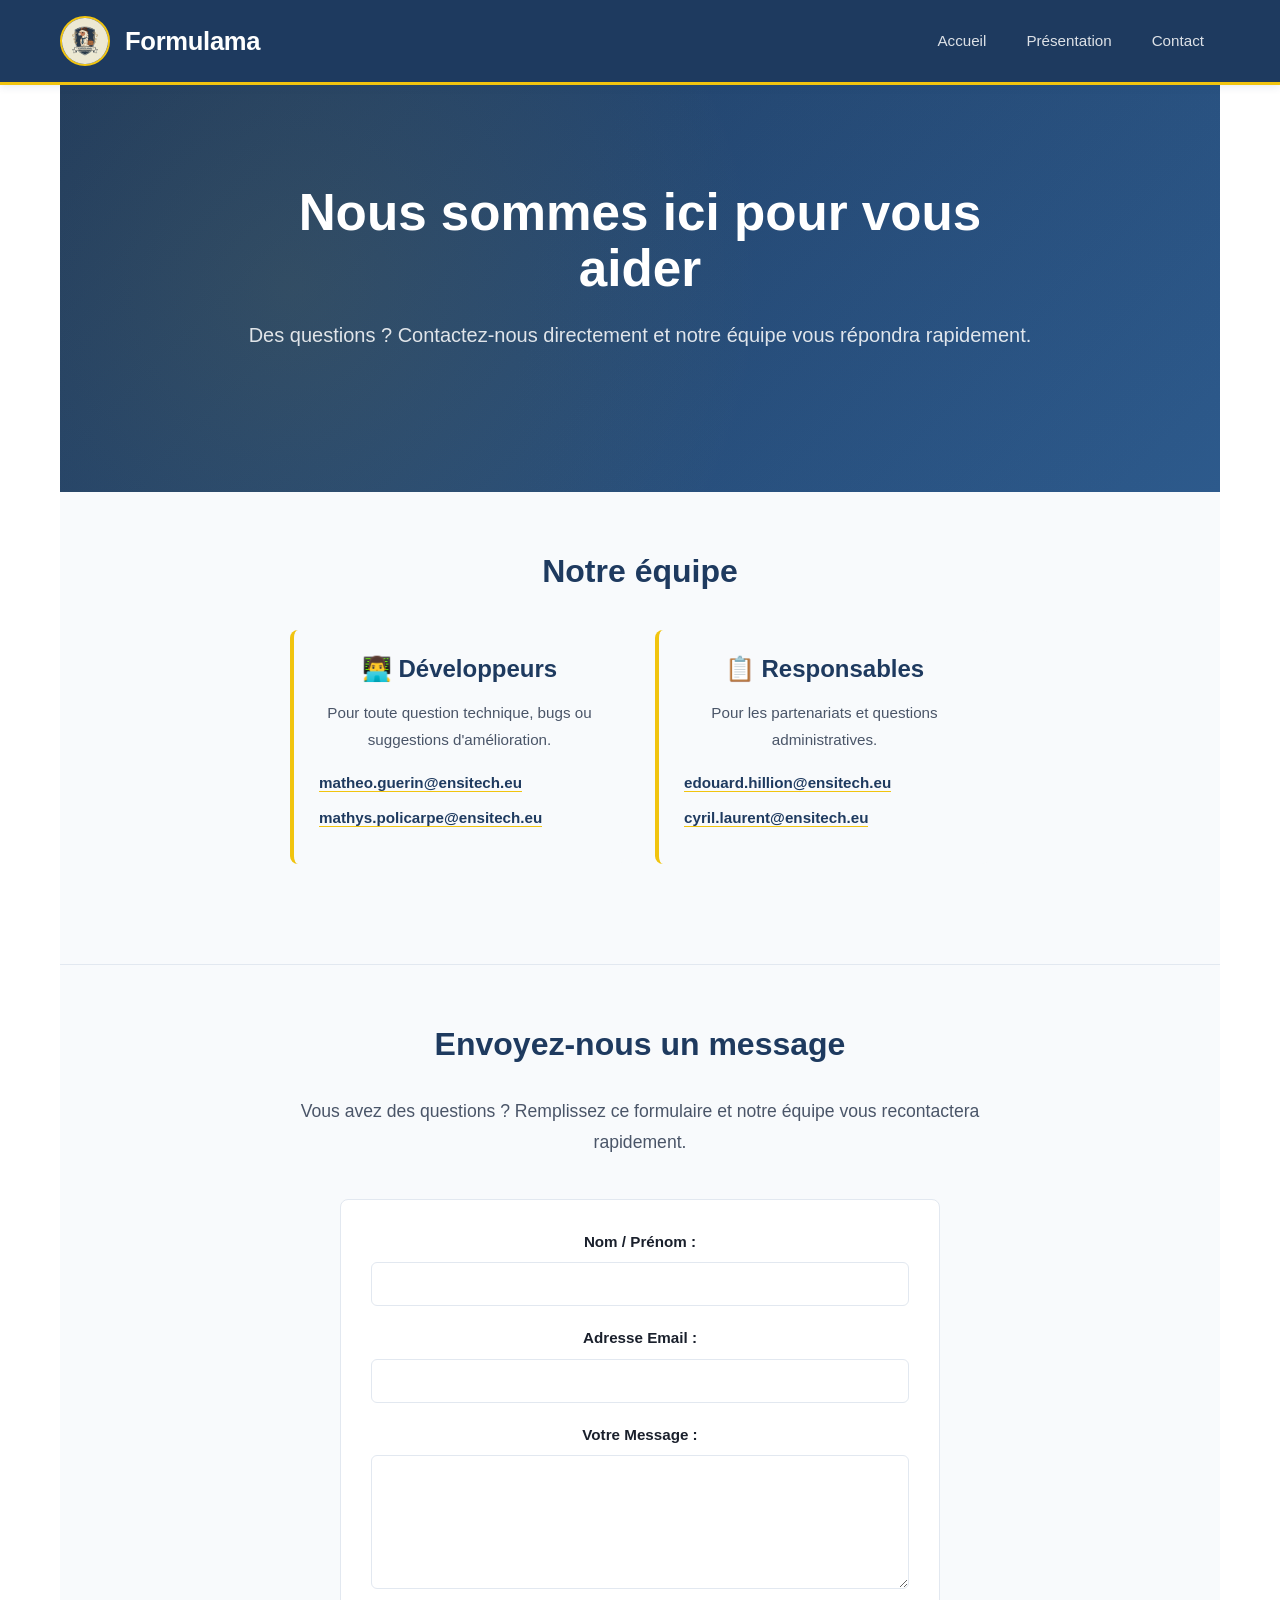
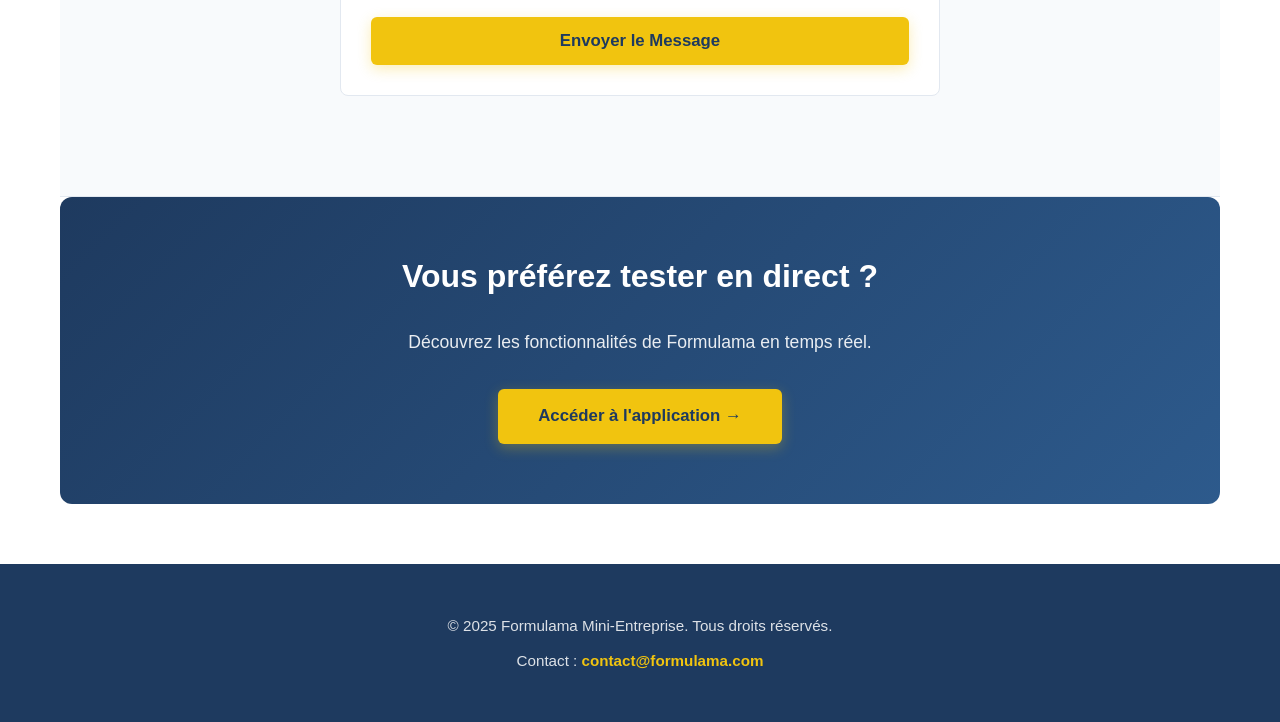
==== commit 0977b902: "site" ====
--- a/contact/contact.html
+++ b/contact/contact.html
@@ -13,7 +13,7 @@
         <div class="header-content">
             <div class="header-left">
                 <img src="../formulama.png" alt="Logo Formulama" class="logo">
-                <h1><strong>Formulama</strong></h1>
+                <h1>Formulama</h1>
             </div>
             <nav class="main-nav">
                 <ul>
@@ -31,58 +31,76 @@
             <div class="hero-content">
                 <h2 class="hero-title">Nous sommes ici pour vous aider</h2>
                 <p class="hero-subtitle">
-                    Des questions sur Formulama ? Contactez-nous directement et nous vous répondrons dans les meilleurs délais.
+                    Des questions ? Contactez-nous directement et notre équipe vous répondra rapidement.
                 </p>
             </div>
         </section>
 
-        <!-- Section Formulaire et contacts -->
-        <section class="form-section">
-            <h2>Contactez-nous</h2>
-            <p class="form-description">Vous avez des questions ou souhaitez en savoir plus sur notre solution ? Remplissez ce formulaire et notre équipe vous recontactera rapidement.</p>
-
-            <div class="contact-groups">
-                <div class="contact-group">
-                    <h3>👨‍💻 Développeurs</h3>
-                    <p>Pour toute question technique, bugs ou suggestions d'amélioration.</p>
-                    <div class="email-list">
-                        <p><a href="mailto:matheo.guerin@ensitech.eu">matheo.guerin@ensitech.eu</a></p>
-                        <p><a href="mailto:mathys.policarpe@ensitech.eu">mathys.policarpe@ensitech.eu</a></p>
+        <!-- Section Contacts directs -->
+        <section class="intro-section">
+            <div class="intro-content">
+                <h2>Notre équipe</h2>
+                <div class="contact-groups">
+                    <div class="contact-group">
+                        <h3>👨‍💻 Développeurs</h3>
+                        <p>Pour toute question technique, bugs ou suggestions d'amélioration.</p>
+                        <div class="email-list">
+                            <p><a href="mailto:matheo.guerin@ensitech.eu">matheo.guerin@ensitech.eu</a></p>
+                            <p><a href="mailto:mathys.policarpe@ensitech.eu">mathys.policarpe@ensitech.eu</a></p>
+                        </div>
                     </div>
-                </div>
-                <div class="contact-group">
-                    <h3>📋 Responsables du projet</h3>
-                    <p>Pour les partenariats, questions administratives ou information générale.</p>
-                    <div class="email-list">
-                        <p><a href="mailto:edouard.hillion@ensitech.eu">edouard.hillion@ensitech.eu</a></p>
-                        <p><a href="mailto:cyril.laurent@ensitech.eu">cyril.laurent@ensitech.eu</a></p>
+                    <div class="contact-group">
+                        <h3>📋 Responsables</h3>
+                        <p>Pour les partenariats et questions administratives.</p>
+                        <div class="email-list">
+                            <p><a href="mailto:edouard.hillion@ensitech.eu">edouard.hillion@ensitech.eu</a></p>
+                            <p><a href="mailto:cyril.laurent@ensitech.eu">cyril.laurent@ensitech.eu</a></p>
+                        </div>
                     </div>
                 </div>
             </div>
+        </section>
 
-            <form action="#" method="POST" class="contact-form">
-                <div class="form-group">
-                    <label for="name">Nom / Prénom :</label>
-                    <input type="text" id="name" name="user_name" required>
-                </div>
+        <!-- Section Formulaire -->
+        <section class="about-section">
+            <div class="about-content">
+                <h2 style="text-align: center;">Envoyez-nous un message</h2>
+                <p style="text-align: center; color: var(--medium-text);">Vous avez des questions ? Remplissez ce formulaire et notre équipe vous recontactera rapidement.</p>
 
-                <div class="form-group">
-                    <label for="email">Adresse Email :</label>
-                    <input type="email" id="email" name="user_email" required>
-                </div>
+                <form action="#" method="POST" class="contact-form" style="max-width: 600px; margin: 40px auto;">
+                    <div class="form-group">
+                        <label for="name">Nom / Prénom :</label>
+                        <input type="text" id="name" name="user_name" required>
+                    </div>
 
-                <div class="form-group">
-                    <label for="message">Votre Message :</label>
-                    <textarea id="message" name="user_message" rows="5" required></textarea>
-                </div>
+                    <div class="form-group">
+                        <label for="email">Adresse Email :</label>
+                        <input type="email" id="email" name="user_email" required>
+                    </div>
 
-                <button type="submit" class="cta-button">Envoyer le Message</button>
-            </form>
+                    <div class="form-group">
+                        <label for="message">Votre Message :</label>
+                        <textarea id="message" name="user_message" rows="6" required style="width: 100%; padding: 12px; border: 1px solid var(--border-color); border-radius: 6px; font-family: inherit; font-size: 1rem;"></textarea>
+                    </div>
+
+                    <button type="submit" class="hero-cta" style="width: 100%; padding: 14px; border: none; cursor: pointer; margin: 0;">Envoyer le Message</button>
+                </form>
+            </div>
+        </section>
+
+        <!-- Section CTA -->
+        <section class="intro-section" style="background: linear-gradient(135deg, #1e3a5f 0%, #2d5a8c 100%); color: white; border-radius: 12px;">
+            <div class="intro-content" style="text-align: center;">
+                <h2 style="color: white;">Vous préférez tester en direct ?</h2>
+                <p style="color: rgba(255,255,255,0.9); margin-bottom: 30px;">Découvrez les fonctionnalités de Formulama en temps réel.</p>
+                <a href="/app/" class="hero-cta">Accéder à l'application →</a>
+            </div>
         </section>
     </main>
 
     <footer>
         <p>&copy; 2025 Formulama Mini-Entreprise. Tous droits réservés.</p>
+        <p>Contact : <a href="mailto:contact@formulama.com">contact@formulama.com</a></p>
     </footer>
 </body>
 </html>
--- a/style.css
+++ b/style.css
@@ -1,52 +1,75 @@
-/* --- 1. GÉNÉRAL ET TYPOGRAPHIE --- */
+/* ============================================
+   FORMULAMA - STYLES PROFESSIONNELS ÉPURÉS
+   ============================================ */
+
+:root {
+    --primary-blue: #1e3a5f;
+    --accent-gold: #f1c40f;
+    --light-bg: #f8fafc;
+    --dark-text: #1a202c;
+    --medium-text: #4a5568;
+    --light-text: #718096;
+    --border-color: #e2e8f0;
+    --white: #ffffff;
+}
+
+* {
+    box-sizing: border-box;
+}
+
 body {
-    font-family: -apple-system, BlinkMacSystemFont, 'Segoe UI', 'Roboto', 'Oxygen', 'Ubuntu', 'Cantarell', sans-serif; 
+    font-family: -apple-system, BlinkMacSystemFont, 'Segoe UI', 'Roboto', 'Oxygen', 'Ubuntu', 'Cantarell', sans-serif;
     margin: 0;
     padding: 0;
-    background-color: #f0f4f8; 
-    color: #1a202c; 
+    background-color: var(--white);
+    color: var(--dark-text);
     line-height: 1.6;
 }
 
-h1, h2, h3 {
-    font-family: -apple-system, BlinkMacSystemFont, 'Segoe UI', 'Roboto', sans-serif; 
-    color: #1a1a1a; 
-    text-align: center;
+/* ============== TYPOGRAPHIE ============== */
+h1, h2, h3, h4, h5, h6 {
+    color: var(--primary-blue);
+    font-weight: 600;
     margin-top: 0;
-    font-weight: 600;
-}
-
-/* --- 2. CONTENEUR PRINCIPAL --- */
+    line-height: 1.2;
+}
+
+h1 { font-size: 2.5rem; }
+h2 { font-size: 2rem; margin-bottom: 2rem; }
+h3 { font-size: 1.5rem; margin-bottom: 1rem; }
+
+p {
+    color: var(--medium-text);
+    margin-bottom: 1rem;
+}
+
+a {
+    color: var(--primary-blue);
+    text-decoration: none;
+    transition: all 0.3s ease;
+}
+
+a:hover {
+    color: var(--accent-gold);
+}
+
+/* ============== CONTENEUR PRINCIPAL ============== */
 main {
-    max-width: 1200px; 
+    max-width: 1200px;
     margin: 0 auto;
     padding: 0 20px;
 }
 
-/* --- 3. LIENS (INTERACTIVITÉ) --- */
-a {
-    color: #333333; 
-    text-decoration: none;
-    transition: color 0.2s ease, text-decoration 0.2s ease; 
-}
-
-a:hover {
-    color: #d4a845; 
-    text-decoration: none; 
-}
-
-/* --- 4. EN-TÊTE ET LOGO --- */
+/* ============== EN-TÊTE ============== */
 .main-header {
-    background-color: #1e3a5f;
-    color: #ffffff;
-    padding: 18px 0;
-    box-shadow: 0 4px 16px rgba(30, 58, 95, 0.15);
+    background-color: var(--primary-blue);
+    color: var(--white);
+    padding: 16px 0;
+    box-shadow: 0 2px 8px rgba(30, 58, 95, 0.1);
     position: sticky;
     top: 0;
-    z-index: 100;
-    border-bottom: none;
-    backdrop-filter: blur(10px);
-    background-color: rgba(30, 58, 95, 0.95);
+    z-index: 1000;
+    border-bottom: 3px solid var(--accent-gold);
 }
 
 .header-content {
@@ -56,7 +79,7 @@
     max-width: 1200px;
     margin: 0 auto;
     padding: 0 20px;
-    gap: 40px;
+    gap: 30px;
 }
 
 .header-left {
@@ -66,42 +89,36 @@
     flex-shrink: 0;
 }
 
+.logo {
+    width: 50px;
+    height: 50px;
+    border-radius: 50%;
+    border: 2px solid var(--accent-gold);
+    transition: transform 0.3s ease;
+    flex-shrink: 0;
+    object-fit: contain;
+}
+
+.logo:hover {
+    transform: scale(1.08);
+}
+
 .main-header h1 {
-    color: #ffffff;
-    font-size: 1.5em;
+    color: var(--white);
+    font-size: 1.6rem;
     margin: 0;
-    padding: 0;
     font-weight: 700;
-    letter-spacing: -0.5px;
-}
-
-.logo {
-    width: 48px;
-    height: 48px;
-    border-radius: 50%;
-    border: 2px solid #d4a845;
-    transition: all 0.3s cubic-bezier(0.4, 0, 0.2, 1);
-    flex-shrink: 0;
-}
-
-.logo:hover {
-    transform: rotate(5deg) scale(1.08);
-    box-shadow: 0 4px 12px rgba(212, 168, 69, 0.3);
-}
-
-/* --- 5. NAVIGATION --- */
-.main-nav {
-    margin: 0;
-    padding: 0;
-    border-top: none;
-}
-
+    letter-spacing: -0.3px;
+}
+
+/* ============== NAVIGATION ============== */
 .main-nav ul {
     list-style: none;
     padding: 0;
     margin: 0;
     display: flex;
     gap: 8px;
+    flex-wrap: wrap;
 }
 
 .main-nav ul li {
@@ -111,332 +128,30 @@
 
 .main-nav ul li a {
     color: rgba(255, 255, 255, 0.85);
-    padding: 10px 18px;
-    border-radius: 8px;
+    padding: 8px 16px;
+    border-radius: 6px;
     transition: all 0.3s ease;
-    font-size: 0.95em;
+    font-size: 0.95rem;
     font-weight: 500;
     display: block;
-    position: relative;
-}
-
-.main-nav ul li a::after {
-    content: '';
-    position: absolute;
-    bottom: 0;
-    left: 18px;
-    right: 18px;
-    height: 2px;
-    background-color: #d4a845;
-    transform: scaleX(0);
-    transform-origin: left;
-    transition: transform 0.3s ease;
+    white-space: nowrap;
 }
 
 .main-nav ul li a:hover {
-    color: #ffffff;
-    background-color: rgba(212, 168, 69, 0.15);
-}
-
-.main-nav ul li a:hover::after {
-    transform: scaleX(1);
-}
-
-/* --- 6. SECTIONS ET CARTES --- */
-/* Styles pour la vitrine (.div1 -> .vitrine) */
-.vitrine { 
-    background-color: white; 
-    padding: 40px; 
-    margin: 40px 0; 
-    border-radius: 12px; 
-    box-shadow: 0 2px 8px rgba(0, 0, 0, 0.06); 
-    opacity: 0;
-    animation: fadeIn 1s forwards;
-}
-
-/* Styles pour les avantages (.div2 -> .avantages) */
-.avantages { 
-    float: left;
-    width: 300px; 
-    margin: 0 30px 30px 0; 
-    padding: 25px;
-    background-color: #f9f7f4; 
-    color: #333333;
-    border: 1px solid #e8e3d8;
-    border-radius: 10px; 
-    box-shadow: 0 2px 8px rgba(0, 0, 0, 0.05);
-    transition: transform 0.3s;
-}
-
-.avantages h3 {
-    color: #d4a845;
-    border-bottom: 2px solid #d4a84525;
-    padding-bottom: 8px;
-    margin-top: 0;
-    text-align: left;
-}
-
-.avantages ul {
-    list-style-type: none;
-    padding-left: 0;
-}
-
-.avantages ul li {
-    color: #555555;
-}
-
-.avantages ul li:before {
-    content: "✓";
-    margin-right: 10px;
-    color: #d4a845;
-    font-weight: bold;
-}
-
-/* Interactivité sur le bloc d'avantages */
-.avantages:hover {
-    transform: translateY(-2px);
-    box-shadow: 0 4px 12px rgba(0, 0, 0, 0.08);
-}
-
-/* Style de la balise "clear: both" pour bien gérer le float de .div2 */
-div[style="clear: both;"] {
-    height: 0; 
-    margin-bottom: 20px;
-}
-
-/* Styles pour la section secondaire */
-.section-secondaire {
-    padding: 30px;
-    margin-bottom: 30px;
-    background-color: white;
-    border-radius: 12px;
-    box-shadow: 0 2px 8px rgba(0, 0, 0, 0.06);
-}
-
-/* --- 7. BOUTON D'APPEL À L'ACTION (CTA) --- */
-.cta-button {
-    display: inline-block; 
-    background-color: #d4a845; 
-    color: #1e3a5f;
-    padding: 14px 35px;
-    margin: 20px 0;
-    border-radius: 8px;
-    text-transform: none;
-    font-weight: 700;
-    letter-spacing: 0px;
-    box-shadow: 0 4px 16px rgba(212, 168, 69, 0.3);
-    transition: all 0.3s cubic-bezier(0.4, 0, 0.2, 1);
-    font-size: 0.95em;
-    text-decoration: none;
-}
-
-.cta-button:hover {
-    background-color: #e8b956;
-    color: #1a2a45;
-    transform: translateY(-3px);
-    box-shadow: 0 8px 24px rgba(212, 168, 69, 0.4);
-}
-
-.external-link {
-    display: inline-block;
-    color: #333333 !important; 
-    text-decoration: none;
-}
-
-.external-link:hover {
-    color: #d4a845 !important;
-}
-
-/* --- 8. PIED DE PAGE --- */
-footer {
-    background-color: #1e3a5f;
-    color: rgba(255, 255, 255, 0.85);
-    text-align: center;
-    padding: 50px 20px;
-    font-size: 0.95em;
-    margin-top: 80px;
-    border-top: none;
-    line-height: 1.8;
-    font-weight: 400;
-}
-
-footer p {
-    margin: 10px 0;
-}
-
-footer a {
-    color: #d4a845;
-    text-decoration: none;
-    font-weight: 600;
-    transition: all 0.3s ease;
-}
-
-footer a:hover {
-    color: #e8b956;
-}
-
-@keyframes fadeIn {
-    to {
-        opacity: 1;
-        transform: translateY(0);
-    }
-}
-
-@keyframes fadeInUp {
-    from {
-        opacity: 0;
-        transform: translateY(30px);
-    }
-    to {
-        opacity: 1;
-        transform: translateY(0);
-    }
-}
-.contact-groups {
-    display: grid;
-    grid-template-columns: repeat(auto-fit, minmax(320px, 1fr));
-    gap: 40px;
-    margin-bottom: 60px;
-    margin-top: 50px;
-}
-
-.contact-group {
-    padding: 45px;
-    background-color: white;
-    border: none;
-    border-top: 4px solid #d4a845;
-    border-radius: 12px;
-    box-shadow: 0 4px 20px rgba(30, 58, 95, 0.08);
-    transition: all 0.3s cubic-bezier(0.4, 0, 0.2, 1);
-}
-
-.contact-group:hover {
-    transform: translateY(-8px);
-    box-shadow: 0 12px 40px rgba(30, 58, 95, 0.15);
-}
-
-.contact-group h3 {
-    color: #1e3a5f;
-    margin: 0 0 15px 0;
-    font-weight: 700;
-    font-size: 1.3rem;
-}
-
-.contact-group > p {
-    color: #4a5568;
-    margin: 12px 0 20px 0;
-    font-size: 1.05rem;
-    line-height: 1.6;
-}
-
-.email-list {
-    text-align: center;
-    margin-top: 20px;
-}
-}
-
-.email-list p {
-    margin: 8px 0;
-}
-
-.email-list a {
-    color: #333333;
-}
-
-.email-list a:hover {
-    color: #d4a845;
-}
-
-/* --- 11. STYLES DU FORMULAIRE DE CONTACT (FINAL) --- */
-.form-section {
-    max-width: 700px; 
-    margin: 80px auto; 
-    padding: 60px; 
-    background-color: #ffffff; 
-    border-radius: 12px; 
-    box-shadow: 0 4px 20px rgba(30, 58, 95, 0.08); 
-    border-top: 4px solid #d4a845;
-}
-
-.form-section h2 {
-    color: #1e3a5f; 
-    margin-bottom: 15px;
-    font-size: 2rem;
-    font-weight: 700;
-    letter-spacing: -0.5px;
-}
-
-.form-description {
-    text-align: center;
-    margin-bottom: 35px;
-    color: #4a5568;
-    font-style: normal;
-    font-size: 1.05em;
-    line-height: 1.6;
-}
-
-.form-group {
-    margin-bottom: 28px; 
-    text-align: left;
-}
-
-.form-group label {
-    display: block;
-    margin-bottom: 10px;
-    font-weight: 600; 
-    color: #1e3a5f;
-    text-transform: none; 
-    font-size: 0.98em;
-}
-
-/* Style des champs de saisie (input et textarea) */
-.contact-form input[type="text"],
-.contact-form input[type="email"],
-.contact-form textarea {
-    width: 100%;
-    padding: 14px; 
-    border: 1px solid #ddd; 
-    border-radius: 8px;
-    box-sizing: border-box;
-    font-size: 1em;
-    color: #333333;
-    background-color: #f8f9fa; 
-    transition: all 0.3s ease;
-    font-family: inherit;
-}
-
-/* Effet interactif au focus amélioré */
-.contact-form input:focus,
-.contact-form textarea:focus {
-    border-color: #d4a845; 
-    box-shadow: 0 0 0 4px rgba(212, 168, 69, 0.12); 
-    background-color: white;
-    outline: none;
-}
-
-/* Ajustement pour le bouton d'envoi du formulaire */
-.contact-form .cta-button {
-    display: block;
-    margin-left: auto;
-    margin-right: auto;
-    width: auto; 
-    min-width: 220px;
-    text-align: center;
-}
-
-/* --- 12. PAGE D'ACCUEIL --- */
+    background-color: var(--accent-gold);
+    color: var(--primary-blue);
+}
+
+/* ============== SECTION HERO ============== */
 .hero-section {
-    background: linear-gradient(135deg, #1e3a5f 0%, #2d5a8c 100%);
-    color: #ffffff;
-    padding: 120px 20px;
+    background: linear-gradient(135deg, var(--primary-blue) 0%, #2d5a8c 100%);
+    color: var(--white);
+    padding: 100px 20px;
     text-align: center;
     position: relative;
     overflow: hidden;
-    margin: 0 auto;
-    max-width: 100%;
-    border-radius: 0px;
-    box-shadow: none;
-    border-bottom: none;
+    border-radius: 0;
+    margin: 0;
 }
 
 .hero-section::before {
@@ -446,9 +161,8 @@
     left: 0;
     right: 0;
     bottom: 0;
-    background: radial-gradient(circle at 20% 50%, rgba(212, 168, 69, 0.1) 0%, transparent 50%),
-                radial-gradient(circle at 80% 80%, rgba(45, 90, 140, 0.1) 0%, transparent 50%);
-    opacity: 1;
+    background: radial-gradient(circle at 20% 50%, rgba(241, 196, 15, 0.08) 0%, transparent 50%),
+                radial-gradient(circle at 80% 80%, rgba(45, 90, 140, 0.08) 0%, transparent 50%);
     pointer-events: none;
 }
 
@@ -460,629 +174,331 @@
 }
 
 .hero-title {
-    font-size: 3.5rem;
+    font-size: 3.2rem;
     font-weight: 700;
-    margin-bottom: 25px;
-    text-shadow: none;
-    animation: fadeInUp 0.8s ease;
-    letter-spacing: -0.5px;
-    line-height: 1.15;
-    color: #ffffff;
+    margin-bottom: 20px;
+    color: var(--white);
+    line-height: 1.1;
 }
 
 .hero-subtitle {
-    font-size: 1.2rem;
-    margin-bottom: 45px;
+    font-size: 1.25rem;
+    margin-bottom: 40px;
     opacity: 0.95;
-    animation: fadeInUp 0.8s ease 0.2s backwards;
-    line-height: 1.8;
     color: rgba(255, 255, 255, 0.9);
     font-weight: 400;
+    line-height: 1.7;
 }
 
 .hero-cta {
     display: inline-block;
-    padding: 16px 45px;
-    background: #d4a845;
-    color: #1e3a5f;
-    text-decoration: none;
-    border-radius: 8px;
+    padding: 14px 40px;
+    background-color: var(--accent-gold);
+    color: var(--primary-blue);
+    border-radius: 6px;
     font-weight: 700;
     font-size: 1.05rem;
-    box-shadow: 0 4px 16px rgba(212, 168, 69, 0.3);
+    box-shadow: 0 4px 14px rgba(241, 196, 15, 0.3);
     transition: all 0.3s ease;
-    animation: fadeInUp 0.8s ease 0.4s backwards;
+    border: none;
+    cursor: pointer;
 }
 
 .hero-cta:hover {
-    transform: translateY(-3px);
     background-color: #e8b956;
-    color: #1a2a45;
-    box-shadow: 0 8px 24px rgba(212, 168, 69, 0.4);
-}
-
-/* Section Introduction - Texte épuré */
+    transform: translateY(-2px);
+    box-shadow: 0 6px 22px rgba(241, 196, 15, 0.4);
+}
+
+/* ============== SECTIONS GÉNÉRALES ============== */
 .intro-section {
-    padding: 100px 20px;
-    background: white;
+    padding: 60px 20px;
+    background-color: var(--light-bg);
     text-align: center;
 }
 
 .intro-content {
-    max-width: 800px;
-    margin: 0 auto;
-}
-
-.intro-content h2 {
-    font-size: 2.8rem;
-    margin-bottom: 35px;
-    color: #1e3a5f;
-    font-weight: 700;
-    letter-spacing: -0.5px;
-    line-height: 1.2;
-}
-
-.intro-content p {
-    font-size: 1.2rem;
-    line-height: 1.85;
-    color: #4a5568;
-    margin-bottom: 15px;
-    font-weight: 400;
-}
-
-/* Section Fonctionnalités - Liste numérotée */
-.features-section {
-    padding: 100px 20px;
-    background: linear-gradient(180deg, #f0f4f8 0%, white 100%);
-}
-
-.features-section h2 {
-    text-align: center;
-    font-size: 2.8rem;
-    margin-bottom: 80px;
-    color: #1e3a5f;
-    font-weight: 700;
-    letter-spacing: -0.5px;
-    line-height: 1.2;
-}
-
-.features-list {
-    max-width: 1200px;
-    margin: 0 auto;
-    display: grid;
-    gap: 50px;
-    grid-template-columns: repeat(auto-fit, minmax(300px, 1fr));
-}
-
-.feature-item {
-    display: flex;
-    gap: 30px;
-    padding: 50px;
-    background: white;
-    border-radius: 12px;
-    border-top: 4px solid #d4a845;
-    box-shadow: 0 4px 20px rgba(30, 58, 95, 0.08);
-    transition: all 0.3s cubic-bezier(0.4, 0, 0.2, 1);
-    align-items: flex-start;
-}
-
-.feature-item:hover {
-    transform: translateY(-8px);
-    box-shadow: 0 12px 40px rgba(30, 58, 95, 0.15);
-}
-
-.feature-number {
-    width: 80px;
-    height: 80px;
-    display: flex;
-    align-items: center;
-    justify-content: center;
-    background: linear-gradient(135deg, #2d5a8c 0%, #1e3a5f 100%);
-    color: #d4a845;
-    border-radius: 12px;
-    font-size: 2.8rem;
-    font-weight: 700;
-    box-shadow: 0 8px 24px rgba(45, 90, 140, 0.2);
-    flex-shrink: 0;
-}
-
-.feature-item:hover .feature-number {
-    transform: scale(1.15);
-    box-shadow: 0 12px 32px rgba(45, 90, 140, 0.3);
-}
-
-.feature-content {
-    flex: 1;
-}
-
-.feature-content h3 {
-    font-size: 1.4rem;
-    margin: 0 0 15px 0;
-    color: #1e3a5f;
-    text-align: left;
-    font-weight: 600;
-}
-
-.feature-content p {
-    margin: 0;
-    color: #4a5568;
-    text-align: left;
-    font-size: 1.05rem;
-    line-height: 1.75;
-}
-
-/* Section À propos */
-.about-section {
-    padding: 100px 20px;
-    background: linear-gradient(180deg, white 0%, #f0f4f8 100%);
-}
-
-.about-content {
-    max-width: 900px;
-    margin: 0 auto;
-}
-
-.about-content h2 {
-    font-size: 2.8rem;
-    margin-bottom: 45px;
-    color: #1e3a5f;
-    font-weight: 700;
-    letter-spacing: -0.5px;
-    line-height: 1.2;
-}
-
-.about-content p {
-    font-size: 1.15rem;
-    line-height: 1.85;
-    color: #4a5568;
-    margin-bottom: 25px;
-    font-weight: 400;
-}
-
-.about-content a {
-    color: #2d5a8c;
-    font-weight: 600;
-    padding-bottom: 3px;
-    border-bottom: 2px solid #d4a845;
-    text-decoration: none;
-    transition: all 0.3s ease;
-}
-
-.about-content a:hover {
-    color: #d4a845;
-    border-bottom-color: #2d5a8c;
-    transform: translateY(-1px);
-}
-
-@keyframes fadeInUp {
-    from {
-        opacity: 0;
-        transform: translateY(30px);
-    }
-    to {
-        opacity: 1;
-        transform: translateY(0);
-    }
-}
-
-.process-section {
-    padding: 60px 20px;
-    max-width: 1200px;
-    margin: 0 auto;
-}
-
-.process-section h2 {
-    text-align: center;
-    font-size: 2.5rem;
-    color: #333;
-    margin-bottom: 50px;
-}
-
-.process-steps {
-    display: grid;
-    grid-template-columns: repeat(auto-fit, minmax(250px, 1fr));
-    gap: 30px;
-}
-
-.process-step {
-    position: relative;
-    padding: 30px;
-    background: linear-gradient(135deg, #667eea 0%, #764ba2 100%);
-    color: white;
-    border-radius: 15px;
-    animation: fadeInUp 0.6s ease backwards;
-}
-
-.process-step:nth-child(1) { animation-delay: 0.1s; }
-.process-step:nth-child(2) { animation-delay: 0.2s; }
-.process-step:nth-child(3) { animation-delay: 0.3s; }
-
-.step-number {
-    position: absolute;
-    top: -15px;
-    left: 30px;
-    background: white;
-    color: #667eea;
-    width: 40px;
-    height: 40px;
-    border-radius: 50%;
-    display: flex;
-    align-items: center;
-    justify-content: center;
-    font-weight: bold;
-    font-size: 1.2rem;
-    box-shadow: 0 3px 10px rgba(0,0,0,0.2);
-}
-
-.process-step h3 {
-    margin-top: 20px;
-    margin-bottom: 15px;
-    font-size: 1.4rem;
-}
-
-@media (max-width: 768px) {
-    .hero-title {
-        font-size: 2.5rem;
-    }
-    
-    .hero-subtitle {
-        font-size: 1.1rem;
-    }
-}
-
-/* --- 13. PAGE DE PRÉSENTATION --- */
-.presentation-hero {
-    background: linear-gradient(135deg, #1e3a5f 0%, #2d5a8c 100%);
-    color: #ffffff;
-    padding: 120px 20px;
-    text-align: center;
-    margin-bottom: 0;
-    border-bottom: none;
-    position: relative;
-    overflow: hidden;
-}
-
-.presentation-hero::before {
-    content: '';
-    position: absolute;
-    top: 0;
-    left: 0;
-    right: 0;
-    bottom: 0;
-    background: radial-gradient(circle at 20% 50%, rgba(212, 168, 69, 0.1) 0%, transparent 50%),
-                radial-gradient(circle at 80% 80%, rgba(45, 90, 140, 0.1) 0%, transparent 50%);
-    opacity: 1;
-    pointer-events: none;
-}
-
-.presentation-hero-content {
-    position: relative;
-    z-index: 1;
-    max-width: 800px;
-    margin: 0 auto;
-}
-
-.presentation-hero-content h2 {
-    font-size: 3.5rem;
-    color: #ffffff;
-    margin-bottom: 25px;
-    text-shadow: none;
-    line-height: 1.15;
-    font-weight: 700;
-    letter-spacing: -0.5px;
-}
-
-.presentation-hero-content .subtitle {
-    font-size: 1.2rem;
-    opacity: 0.95;
     max-width: 700px;
     margin: 0 auto;
-    color: rgba(255, 255, 255, 0.9);
-    font-weight: 400;
+}
+
+.intro-content p {
+    font-size: 1.1rem;
     line-height: 1.8;
-}
-
-/* Section Mission */
-.mission-section {
-    padding: 100px 20px;
-    background: white;
-}
-
-.mission-content {
-    max-width: 850px;
-    margin: 0 auto;
-}
-
-.mission-content h2 {
-    font-size: 2.8rem;
-    margin-bottom: 45px;
-    color: #1e3a5f;
-    font-weight: 700;
-    letter-spacing: -0.5px;
-    line-height: 1.2;
-}
-
-.mission-content p {
-    font-size: 1.2rem;
-    line-height: 1.85;
-    color: #4a5568;
-    margin-bottom: 25px;
-    font-weight: 400;
-}
-
-/* Section Capacités */
-.capabilities-section {
-    padding: 100px 20px;
-    background: linear-gradient(180deg, #f0f4f8 0%, white 100%);
-}
-
-.capabilities-section h2 {
-    text-align: center;
-    font-size: 2.8rem;
-    margin-bottom: 80px;
-    color: #1e3a5f;
-    font-weight: 700;
-    letter-spacing: -0.5px;
-    line-height: 1.2;
-}
-
-.capabilities-list {
+    color: var(--medium-text);
+}
+
+/* ============== SECTION FONCTIONNALITÉS ============== */
+.features-section {
+    padding: 60px 20px;
+    background-color: var(--white);
+}
+
+.features-list {
     display: grid;
     grid-template-columns: repeat(auto-fit, minmax(300px, 1fr));
     gap: 40px;
     max-width: 1200px;
     margin: 0 auto;
-}
-
-.capability {
-    background: white;
-    padding: 50px;
+    margin-top: 40px;
+}
+
+.feature-item {
+    display: flex;
+    gap: 25px;
+    padding: 30px;
+    background-color: var(--light-bg);
     border-radius: 12px;
-    box-shadow: 0 4px 20px rgba(30, 58, 95, 0.08);
-    border-top: 4px solid #d4a845;
-    transition: all 0.3s cubic-bezier(0.4, 0, 0.2, 1);
-}
-
-.capability:hover {
-    transform: translateY(-8px);
-    box-shadow: 0 12px 40px rgba(30, 58, 95, 0.15);
-}
-
-.capability h3 {
-    color: #1e3a5f;
-    font-size: 1.35rem;
-    margin: 0 0 20px 0;
+    border-left: 4px solid var(--accent-gold);
+    transition: all 0.3s ease;
+}
+
+.feature-item:hover {
+    transform: translateY(-5px);
+    box-shadow: 0 10px 25px rgba(30, 58, 95, 0.1);
+    background-color: var(--white);
+}
+
+.feature-number {
+    flex-shrink: 0;
+    width: 50px;
+    height: 50px;
+    border-radius: 50%;
+    background: linear-gradient(135deg, var(--primary-blue), #2d5a8c);
+    color: var(--white);
+    display: flex;
+    align-items: center;
+    justify-content: center;
+    font-size: 1.8rem;
+    font-weight: 700;
+}
+
+.feature-content h3 {
+    margin-top: 0;
+    margin-bottom: 10px;
+    color: var(--primary-blue);
+}
+
+.feature-content p {
+    color: var(--medium-text);
+    margin: 0;
+}
+
+/* ============== SECTION À PROPOS ============== */
+.about-section {
+    padding: 60px 20px;
+    background-color: var(--light-bg);
+    text-align: center;
+    border-top: 1px solid var(--border-color);
+    border-bottom: 1px solid var(--border-color);
+}
+
+.about-content {
+    max-width: 700px;
+    margin: 0 auto;
+}
+
+.about-content p {
+    font-size: 1.1rem;
+    line-height: 1.8;
+}
+
+.about-content a {
+    color: var(--primary-blue);
+    font-weight: 600;
+    border-bottom: 2px solid var(--accent-gold);
+    padding-bottom: 2px;
+}
+
+.about-content a:hover {
+    color: var(--accent-gold);
+}
+
+/* ============== PIED DE PAGE ============== */
+footer {
+    background-color: var(--primary-blue);
+    color: rgba(255, 255, 255, 0.85);
+    text-align: center;
+    padding: 40px 20px;
+    font-size: 0.95rem;
+    margin-top: 60px;
+    line-height: 1.8;
+}
+
+footer p {
+    margin: 8px 0;
+    color: rgba(255, 255, 255, 0.85);
+}
+
+footer a {
+    color: var(--accent-gold);
+    font-weight: 600;
+}
+
+footer a:hover {
+    color: #e8b956;
+}
+
+/* ============== STYLES ADDITIONNELS ============== */
+
+/* Groupes de contact */
+.contact-groups {
+    display: grid;
+    grid-template-columns: repeat(auto-fit, minmax(250px, 1fr));
+    gap: 30px;
+    margin: 40px 0;
+}
+
+.contact-group {
+    padding: 25px;
+    background-color: var(--light-bg);
+    border-radius: 8px;
+    border-left: 4px solid var(--accent-gold);
+}
+
+.contact-group h3 {
+    margin-top: 0;
+    margin-bottom: 10px;
+    color: var(--primary-blue);
+}
+
+.contact-group p {
+    font-size: 0.95rem;
+    margin-bottom: 15px;
+}
+
+.email-list {
     text-align: left;
+}
+
+.email-list p {
+    margin: 8px 0;
+}
+
+.email-list a {
+    color: var(--primary-blue);
     font-weight: 600;
-}
-
-.capability p {
-    color: #4a5568;
+    border-bottom: 1px solid var(--accent-gold);
+}
+
+.email-list a:hover {
+    color: var(--accent-gold);
+}
+
+/* Formulaire de contact */
+.contact-form {
+    background-color: var(--white);
+    padding: 30px;
+    border-radius: 8px;
+    border: 1px solid var(--border-color);
+}
+
+.form-group {
+    margin-bottom: 20px;
+}
+
+.form-group label {
+    display: block;
+    margin-bottom: 8px;
+    font-weight: 600;
+    color: var(--dark-text);
+    font-size: 0.95rem;
+}
+
+.contact-form input[type="text"],
+.contact-form input[type="email"],
+.contact-form textarea {
+    width: 100%;
+    padding: 12px;
+    border: 1px solid var(--border-color);
+    border-radius: 6px;
+    font-size: 1rem;
+    color: var(--dark-text);
+    background-color: var(--white);
+    font-family: inherit;
+    transition: all 0.3s ease;
+}
+
+.contact-form input:focus,
+.contact-form textarea:focus {
+    border-color: var(--accent-gold);
+    box-shadow: 0 0 0 3px rgba(241, 196, 15, 0.1);
+    outline: none;
+}
+
+/* Grille de processus */
+.process-grid {
+    display: grid;
+    grid-template-columns: repeat(auto-fit, minmax(200px, 1fr));
+    gap: 20px;
+    margin-top: 30px;
+}
+
+.process-card {
+    padding: 25px;
+    background-color: var(--light-bg);
+    border-radius: 8px;
+    border-top: 3px solid var(--accent-gold);
+    text-align: center;
+    transition: all 0.3s ease;
+}
+
+.process-card:hover {
+    transform: translateY(-5px);
+    box-shadow: 0 5px 15px rgba(30, 58, 95, 0.1);
+}
+
+.process-num {
+    display: inline-block;
+    width: 45px;
+    height: 45px;
+    border-radius: 50%;
+    background: linear-gradient(135deg, var(--primary-blue), #2d5a8c);
+    color: var(--white);
+    font-size: 1.5rem;
+    font-weight: 700;
+    display: flex;
+    align-items: center;
+    justify-content: center;
+    margin-bottom: 15px;
+}
+
+.process-card h3 {
+    margin: 10px 0;
+    font-size: 1.1rem;
+}
+
+.process-card p {
+    font-size: 0.9rem;
     margin: 0;
-    text-align: left;
-    font-size: 1.05rem;
-    line-height: 1.75;
-}
-
-/* Section Processus */
-.process-section {
-    padding: 100px 20px;
-    background: linear-gradient(180deg, white 0%, #f0f4f8 100%);
-}
-
-.process-section h2 {
-    text-align: center;
-    font-size: 2.8rem;
-    margin-bottom: 80px;
-    color: #1e3a5f;
-    font-weight: 700;
-    letter-spacing: -0.5px;
-    line-height: 1.2;
-}
-
-.process-steps {
-    display: grid;
-    grid-template-columns: repeat(auto-fit, minmax(220px, 1fr));
-    gap: 30px;
-    max-width: 1200px;
-    margin: 0 auto;
-}
-
-.step {
-    text-align: center;
-    padding: 50px 35px;
-    background: white;
-    border-radius: 12px;
-    border-top: 4px solid #2d5a8c;
-    box-shadow: 0 4px 20px rgba(30, 58, 95, 0.08);
-    transition: all 0.3s cubic-bezier(0.4, 0, 0.2, 1);
-}
-
-.step:hover {
-    transform: translateY(-8px);
-    border-top-color: #d4a845;
-    box-shadow: 0 12px 40px rgba(30, 58, 95, 0.15);
-}
-
-.step-title {
-    font-weight: 600;
-    font-size: 1.3rem;
-    color: #1e3a5f;
-    margin-bottom: 20px;
-}
-
-.step p {
-    color: #4a5568;
-    font-size: 1.05rem;
-    margin: 0;
-    line-height: 1.75;
-}
-
-/* Section Sécurité */
-.security-section {
-    padding: 100px 20px;
-    background: linear-gradient(180deg, #f0f4f8 0%, white 100%);
-}
-
-.security-section h2 {
-    text-align: center;
-    font-size: 2.8rem;
-    margin-bottom: 70px;
-    color: #1e3a5f;
-    font-weight: 700;
-    letter-spacing: -0.5px;
-    line-height: 1.2;
-}
-
-.security-content {
-    max-width: 950px;
-    margin: 0 auto;
-    background: white;
-    padding: 60px;
-    border-radius: 12px;
-    box-shadow: 0 4px 20px rgba(30, 58, 95, 0.08);
-    border-top: 4px solid #d4a845;
-}
-
-.security-content p {
-    font-size: 1.15rem;
-    color: #4a5568;
-    margin-bottom: 35px;
-    text-align: center;
-    font-weight: 400;
-    line-height: 1.8;
-}
-
-.security-content ul {
-    list-style: none;
-    padding: 0;
-}
-
-.security-content li {
-    padding: 18px 0 18px 45px;
-    position: relative;
-    color: #4a5568;
-    font-size: 1.05rem;
-    line-height: 1.75;
-    border-bottom: 1px solid #e8eef7;
-    font-weight: 400;
-}
-
-.security-content li:last-child {
-    border-bottom: none;
-}
-
-.security-content li:before {
-    content: "✓";
-    position: absolute;
-    left: 0;
-    color: #d4a845;
-    font-weight: bold;
-    font-size: 1.5rem;
-    line-height: 1;
-}
-
-/* Section CTA finale */
-.final-cta-section {
-    padding: 120px 20px;
-    background: linear-gradient(135deg, #1e3a5f 0%, #2d5a8c 100%);
-    text-align: center;
-    position: relative;
-    overflow: hidden;
-}
-
-.final-cta-section::before {
-    content: '';
-    position: absolute;
-    top: 0;
-    left: 0;
-    right: 0;
-    bottom: 0;
-    background: radial-gradient(circle at 20% 50%, rgba(212, 168, 69, 0.1) 0%, transparent 50%),
-                radial-gradient(circle at 80% 80%, rgba(45, 90, 140, 0.1) 0%, transparent 50%);
-    pointer-events: none;
-}
-
-.final-cta-section h2 {
-    font-size: 2.8rem;
-    margin-bottom: 25px;
-    color: #ffffff;
-    font-weight: 700;
-    letter-spacing: -0.5px;
-    line-height: 1.2;
-    position: relative;
-    z-index: 1;
-}
-
-.final-cta-section p {
-    font-size: 1.2rem;
-    color: rgba(255, 255, 255, 0.95);
-    margin-bottom: 50px;
-    max-width: 700px;
-    margin-left: auto;
-    margin-right: auto;
-    line-height: 1.8;
-    font-weight: 400;
-    position: relative;
-    z-index: 1;
-}
-
-.contact-btn {
-    display: inline-block;
-    padding: 18px 50px;
-    background: #d4a845;
-    color: #1e3a5f;
-    border-radius: 8px;
-    font-weight: 700;
-    text-decoration: none;
-    box-shadow: 0 6px 24px rgba(212, 168, 69, 0.35);
-    transition: all 0.3s cubic-bezier(0.4, 0, 0.2, 1);
-    font-size: 1.1rem;
-    position: relative;
-    z-index: 1;
-}
-
-.contact-btn:hover {
-    background: #e8b956;
-    color: #1a2a45;
-    transform: translateY(-3px);
-    box-shadow: 0 8px 24px rgba(212, 168, 69, 0.4);
-}
-
+}
+
+/* ============== ANIMATIONS ============== */
+@keyframes fadeIn {
+    from {
+        opacity: 0;
+        transform: translateY(10px);
+    }
+    to {
+        opacity: 1;
+        transform: translateY(0);
+    }
+}
+
+/* ============== RESPONSIVE ============== */
 @media (max-width: 768px) {
-    .vision-content {
-        grid-template-columns: 1fr;
-        gap: 30px;
-    }
-    
-    .steps-timeline {
-        flex-direction: column;
-    }
-    
-    .timeline-connector {
-        width: 3px;
-        height: 60px;
-        margin: 20px auto;
-    }
-    
-    .presentation-hero-content h2 {
-        font-size: 2rem;
-    }
-
-    /* Header responsive */
     .header-content {
         flex-direction: column;
-        padding: 10px 15px;
-        gap: 10px;
+        gap: 15px;
+        padding: 12px 15px;
     }
 
     .header-left {
-        width: 100%;
         justify-content: center;
     }
 
     .main-header h1 {
-        font-size: 1.3em;
+        font-size: 1.3rem;
     }
 
     .logo {
@@ -1091,184 +507,73 @@
     }
 
     .main-nav ul {
-        width: 100%;
+        justify-content: center;
         gap: 5px;
-        justify-content: center;
-        flex-wrap: wrap;
     }
 
     .main-nav ul li a {
-        padding: 7px 12px;
-        font-size: 0.85em;
-    }
-
-    /* Hero responsive */
+        padding: 6px 12px;
+        font-size: 0.85rem;
+    }
+
+    h1 { font-size: 1.8rem; }
+    h2 { font-size: 1.5rem; }
+    h3 { font-size: 1.2rem; }
+
+    .hero-section {
+        padding: 60px 20px;
+    }
+
     .hero-title {
-        font-size: 1.8rem;
-    }
-    
+        font-size: 2rem;
+    }
+
     .hero-subtitle {
-        font-size: 0.95rem;
+        font-size: 1rem;
+        margin-bottom: 30px;
     }
 
     .hero-cta {
         padding: 12px 30px;
-        font-size: 0.95rem;
-    }
-
-    /* Features grid responsive */
-    .features-grid {
+        font-size: 1rem;
+    }
+
+    .features-list {
         grid-template-columns: 1fr;
         gap: 20px;
-        padding: 30px 15px;
-    }
-
-    .feature-card {
-        padding: 25px 20px;
-    }
-
-    .feature-icon {
-        font-size: 2.5rem;
-    }
-
-    .feature-card h3 {
-        font-size: 1.2rem;
-    }
-
-    .feature-card p {
-        font-size: 0.9rem;
-    }
-
-    /* Stats grid responsive */
-    .stats-grid {
-        grid-template-columns: 1fr;
-        gap: 25px;
-    }
-
-    .stat-number {
-        font-size: 2rem;
-    }
-
-    .stat-label {
-        font-size: 0.95rem;
-    }
-
-    /* Main content responsive */
+    }
+
+    .feature-item {
+        flex-direction: column;
+        align-items: center;
+        text-align: center;
+        padding: 20px;
+    }
+
+    .feature-number {
+        width: 45px;
+        height: 45px;
+        font-size: 1.5rem;
+    }
+
+    .intro-section,
+    .about-section {
+        padding: 40px 20px;
+    }
+
     main {
-        margin: 10px auto;
-        padding: 0 10px;
-    }
-
-    h1, h2, h3 {
-        font-size: 1.3rem;
-    }
-
-    .cta-section {
-        padding: 50px 15px;
-    }
-
-    .cta-content h2 {
-        font-size: 1.8rem;
-    }
-
-    .cta-content p {
-        font-size: 1rem;
-    }
-
-    .cta-button-large {
-        padding: 15px 35px;
-        font-size: 1.1rem;
-    }
-
-    /* Avantages responsive */
-    .avantages {
-        float: none;
-        width: 100%;
-        margin: 0 0 20px 0;
-    }
-
-    /* Contact form responsive */
-    .form-section {
-        padding: 25px;
-        margin: 20px 10px;
-    }
-
-    .form-section h2 {
-        font-size: 1.5em;
-    }
-
-    .contact-groups {
-        flex-direction: column;
-        gap: 15px;
-    }
-
-    .contact-group {
-        min-width: 100%;
-    }
-
-    /* Process steps responsive */
-    .process-steps {
-        grid-template-columns: 1fr;
-    }
-
-    .process-step {
-        padding: 20px;
-    }
-
-    /* Vision section responsive */
-    .vision-text h2 {
-        font-size: 1.8rem;
-    }
-
-    .vision-text p {
-        font-size: 1rem;
-    }
-
-    .image-placeholder {
-        font-size: 5rem;
-        padding: 40px;
-    }
-
-    .advantages-grid {
-        grid-template-columns: 1fr;
-        gap: 15px;
-    }
-
-    .advantage-card {
-        padding: 20px;
-    }
-
-    .advantage-icon {
-        font-size: 2.5rem;
-    }
-
-    .advantage-card h3 {
-        font-size: 1.2rem;
-    }
-
-    .advantage-card p {
-        font-size: 0.9rem;
-    }
-
-    /* Footer responsive */
-    footer {
-        padding: 12px 10px;
-        font-size: 0.8em;
-    }
-}
-
-/* Extra small devices (phones) */
+        padding: 0 15px;
+    }
+}
+
 @media (max-width: 480px) {
     .header-content {
-        padding: 8px 10px;
-    }
-
-    .header-left {
-        gap: 10px;
+        padding: 10px 12px;
+        gap: 12px;
     }
 
     .main-header h1 {
-        font-size: 1.1em;
+        font-size: 1.1rem;
     }
 
     .logo {
@@ -1276,155 +581,67 @@
         height: 40px;
     }
 
-    .main-nav ul {
-        gap: 3px;
-    }
-
     .main-nav ul li a {
-        padding: 6px 10px;
-        font-size: 0.75em;
-    }
-
-    /* Hero responsive */
+        padding: 5px 10px;
+        font-size: 0.8rem;
+    }
+
+    h1 { font-size: 1.5rem; }
+    h2 { font-size: 1.3rem; margin-bottom: 1rem; }
+    h3 { font-size: 1rem; }
+
     .hero-section {
-        padding: 30px 15px;
-        margin: 15px auto;
+        padding: 40px 15px;
     }
 
     .hero-title {
-        font-size: 1.5rem;
-        margin-bottom: 10px;
-    }
-    
+        font-size: 1.6rem;
+    }
+
     .hero-subtitle {
-        font-size: 0.85rem;
-        margin-bottom: 20px;
+        font-size: 0.95rem;
+        margin-bottom: 25px;
     }
 
     .hero-cta {
         padding: 10px 25px;
+        font-size: 0.95rem;
+        display: block;
+        width: 100%;
+        text-align: center;
+    }
+
+    .features-list {
+        gap: 15px;
+        margin-top: 25px;
+    }
+
+    .feature-item {
+        padding: 15px;
+        gap: 15px;
+    }
+
+    .feature-number {
+        width: 40px;
+        height: 40px;
+        font-size: 1.3rem;
+    }
+
+    .intro-section,
+    .about-section {
+        padding: 30px 15px;
+    }
+
+    main {
+        padding: 0 12px;
+    }
+
+    footer {
+        padding: 30px 15px;
         font-size: 0.9rem;
     }
 
-    /* Features grid responsive */
-    .features-grid {
-        padding: 20px 10px;
-        gap: 15px;
-    }
-
-    .feature-icon {
-        font-size: 2rem;
-    }
-
-    .feature-card h3 {
-        font-size: 1rem;
-    }
-
-    /* Stats responsive */
-    .stats-section {
-        padding: 40px 10px;
-    }
-
-    .stats-section h2 {
-        font-size: 1.5rem;
-    }
-
-    .stat-number {
-        font-size: 1.8rem;
-    }
-
-    /* Forms responsive */
-    .form-section {
-        padding: 20px;
-        margin: 15px 10px;
-        border-radius: 10px;
-    }
-
-    .form-section h2 {
-        font-size: 1.3em;
-    }
-
-    .form-group {
-        margin-bottom: 15px;
-    }
-
-    .contact-form input[type="text"],
-    .contact-form input[type="email"],
-    .contact-form textarea {
-        padding: 12px;
-        font-size: 16px;
-    }
-
-    /* Presentation responsive */
-    .presentation-hero {
-        padding: 40px 15px;
-    }
-
-    .presentation-hero-content h2 {
-        font-size: 1.5rem;
-    }
-
-    .presentation-hero-content .subtitle {
-        font-size: 1rem;
-    }
-
-    .vision-text h2 {
-        font-size: 1.5rem;
-    }
-
-    .image-placeholder {
-        font-size: 3rem;
-        padding: 30px;
-    }
-
-    .advantage-icon {
-        font-size: 2rem;
-    }
-
-    /* CTA section responsive */
-    .cta-section {
-        padding: 40px 15px;
-    }
-
-    .cta-content h2 {
-        font-size: 1.5rem;
-    }
-
-    .cta-content p {
-        font-size: 0.95rem;
-    }
-
-    .cta-button-large {
-        padding: 12px 30px;
-        font-size: 1rem;
-    }
-
-    /* Main padding */
-    main {
-        padding: 0 8px;
-    }
-}
-
-/* Tablets (medium devices) */
-@media (min-width: 769px) and (max-width: 1024px) {
-    .features-grid {
-        grid-template-columns: repeat(2, 1fr);
-    }
-
-    .stats-grid {
-        grid-template-columns: repeat(2, 1fr);
-    }
-
-    .advantages-grid {
-        grid-template-columns: repeat(2, 1fr);
-    }
-
-    .main-nav ul {
-        gap: 10px;
-    }
-
-    .main-nav ul li a {
-        padding: 8px 14px;
-        font-size: 0.9em;
-    }
-}+    footer p {
+        margin: 6px 0;
+    }
+}
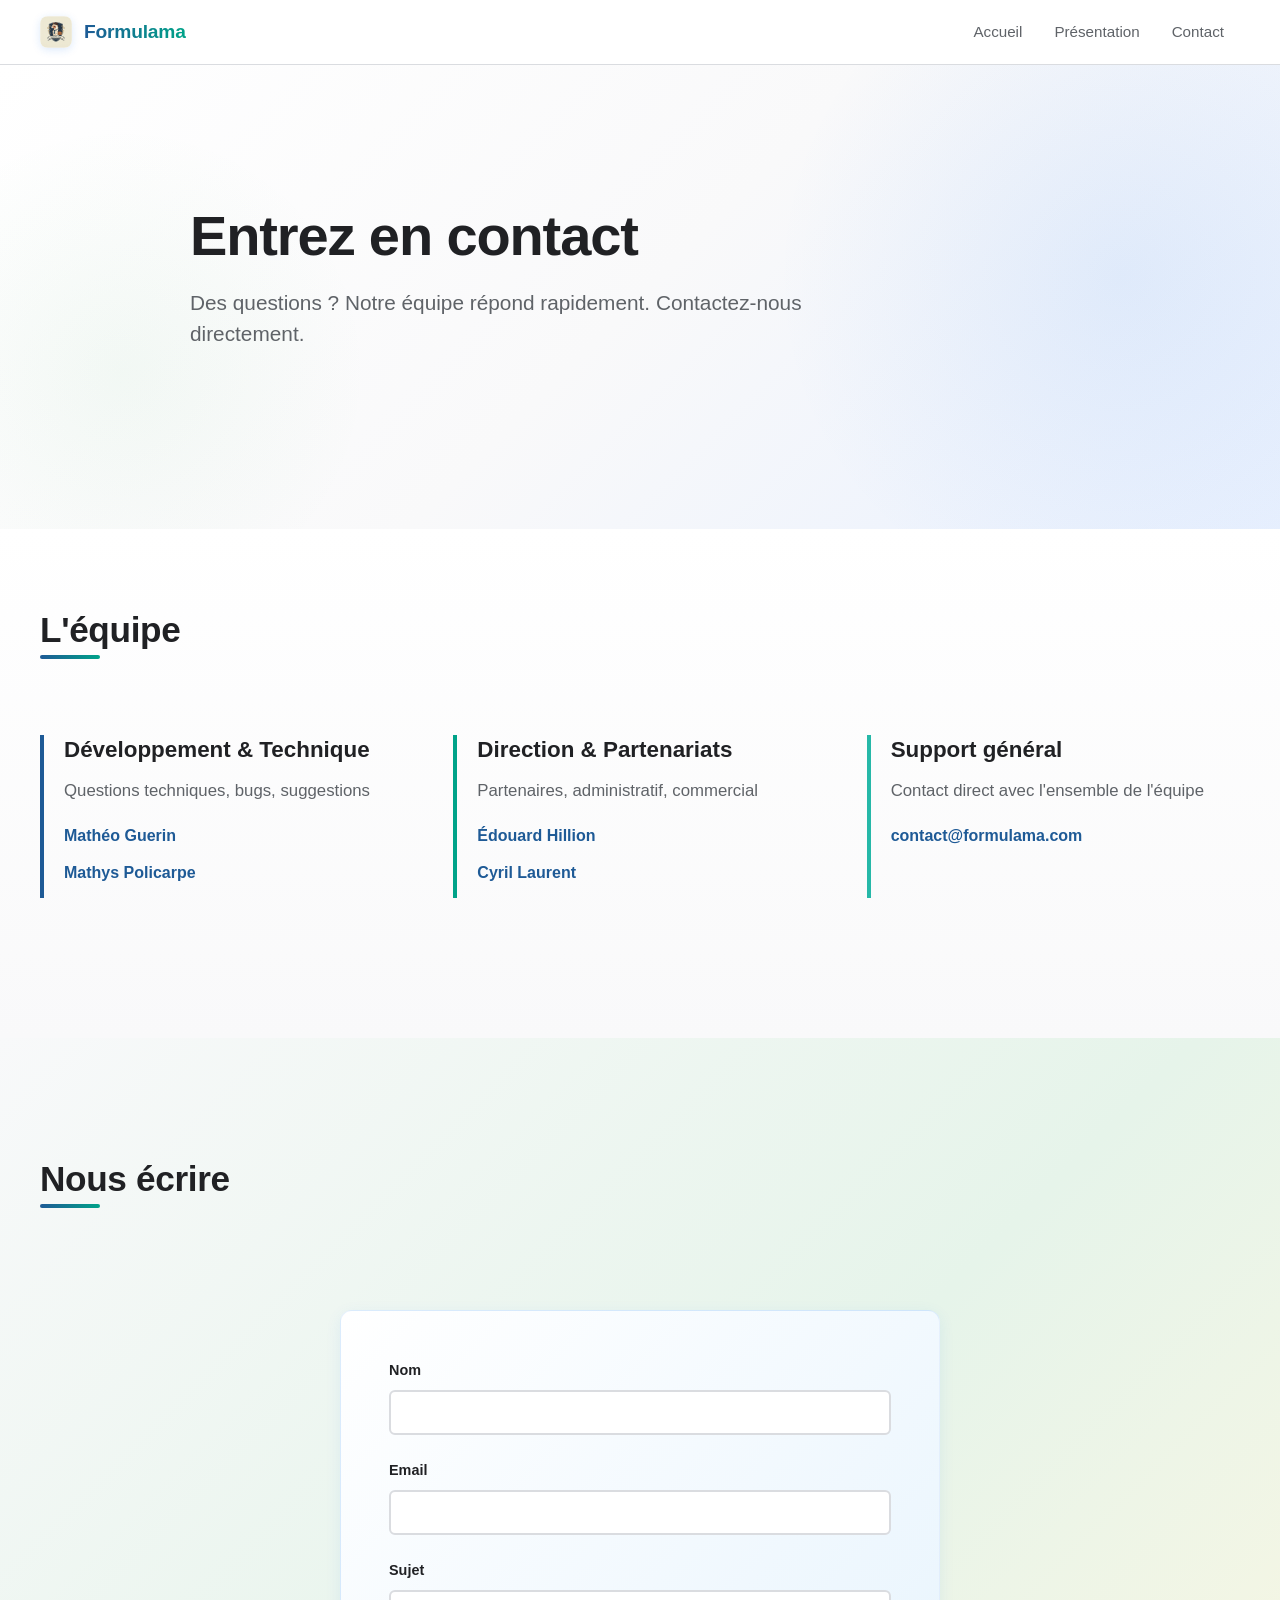
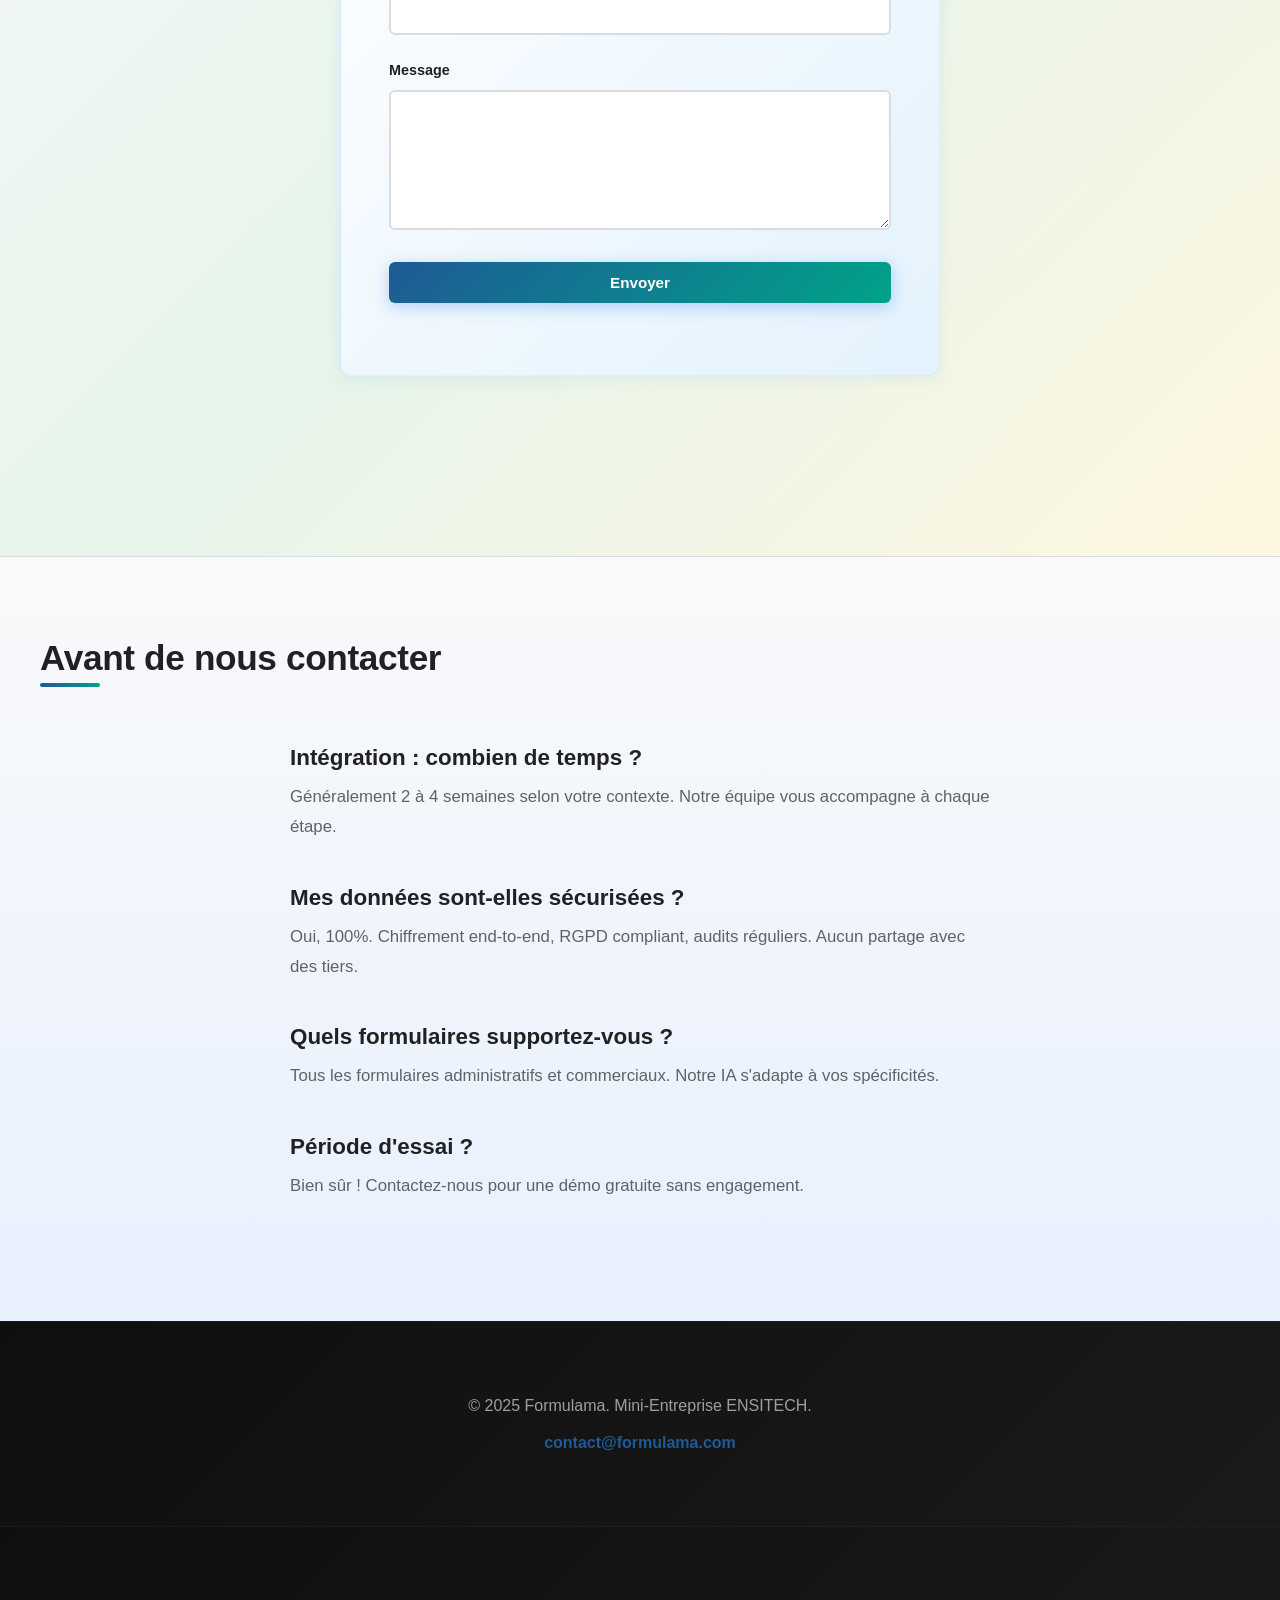
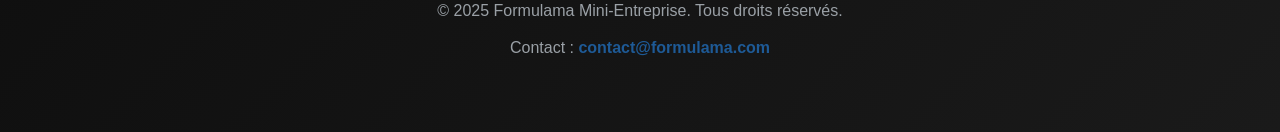
==== commit 80d781af: "site_style" ====
--- a/contact/contact.html
+++ b/contact/contact.html
@@ -4,6 +4,7 @@
     <meta charset="UTF-8">
     <meta name="viewport" content="width=device-width, initial-scale=1.0">
     <title>Formulama — Contact</title>
+    <meta name="description" content="Contactez l'équipe Formulama pour des questions, des partenariats ou un support technique.">
     <link rel="icon" type="image/png" href="../formulama.png" />
     <link rel="stylesheet" href="../style.css">
     <script src="contact.js"></script>
@@ -19,7 +20,7 @@
                 <ul>
                     <li><a href="../acceuil/acceuil.html">Accueil</a></li>
                     <li><a href="../presentation/presentation.html">Présentation</a></li>
-                    <li><a href="../contact/contact.html">Contact</a></li>
+                    <li><a href="./contact.html">Contact</a></li>
                 </ul>
             </nav>
         </div>
@@ -29,9 +30,9 @@
         <!-- Section Hero -->
         <section class="hero-section">
             <div class="hero-content">
-                <h2 class="hero-title">Nous sommes ici pour vous aider</h2>
+                <h1 class="hero-title">Entrez en contact</h1>
                 <p class="hero-subtitle">
-                    Des questions ? Contactez-nous directement et notre équipe vous répondra rapidement.
+                    Des questions ? Notre équipe répond rapidement. Contactez-nous directement.
                 </p>
             </div>
         </section>
@@ -39,22 +40,29 @@
         <!-- Section Contacts directs -->
         <section class="intro-section">
             <div class="intro-content">
-                <h2>Notre équipe</h2>
+                <h2>L'équipe</h2>
                 <div class="contact-groups">
                     <div class="contact-group">
-                        <h3>👨‍💻 Développeurs</h3>
-                        <p>Pour toute question technique, bugs ou suggestions d'amélioration.</p>
+                        <h3>Développement & Technique</h3>
+                        <p>Questions techniques, bugs, suggestions</p>
                         <div class="email-list">
-                            <p><a href="mailto:matheo.guerin@ensitech.eu">matheo.guerin@ensitech.eu</a></p>
-                            <p><a href="mailto:mathys.policarpe@ensitech.eu">mathys.policarpe@ensitech.eu</a></p>
+                            <li><a href="mailto:matheo.guerin@ensitech.eu">Mathéo Guerin</a></li>
+                            <li><a href="mailto:mathys.policarpe@ensitech.eu">Mathys Policarpe</a></li>
                         </div>
                     </div>
                     <div class="contact-group">
-                        <h3>📋 Responsables</h3>
-                        <p>Pour les partenariats et questions administratives.</p>
+                        <h3>Direction & Partenariats</h3>
+                        <p>Partenaires, administratif, commercial</p>
                         <div class="email-list">
-                            <p><a href="mailto:edouard.hillion@ensitech.eu">edouard.hillion@ensitech.eu</a></p>
-                            <p><a href="mailto:cyril.laurent@ensitech.eu">cyril.laurent@ensitech.eu</a></p>
+                            <li><a href="mailto:edouard.hillion@ensitech.eu">Édouard Hillion</a></li>
+                            <li><a href="mailto:cyril.laurent@ensitech.eu">Cyril Laurent</a></li>
+                        </div>
+                    </div>
+                    <div class="contact-group">
+                        <h3>Support général</h3>
+                        <p>Contact direct avec l'ensemble de l'équipe</p>
+                        <div class="email-list">
+                            <li><a href="mailto:contact@formulama.com">contact@formulama.com</a></li>
                         </div>
                     </div>
                 </div>
@@ -64,39 +72,68 @@
         <!-- Section Formulaire -->
         <section class="about-section">
             <div class="about-content">
-                <h2 style="text-align: center;">Envoyez-nous un message</h2>
-                <p style="text-align: center; color: var(--medium-text);">Vous avez des questions ? Remplissez ce formulaire et notre équipe vous recontactera rapidement.</p>
+                <h2 style="text-align: center; margin-bottom: 50px;">Nous écrire</h2>
 
-                <form action="#" method="POST" class="contact-form" style="max-width: 600px; margin: 40px auto;">
+                <form action="#" method="POST" class="contact-form">
                     <div class="form-group">
-                        <label for="name">Nom / Prénom :</label>
+                        <label for="name">Nom</label>
                         <input type="text" id="name" name="user_name" required>
                     </div>
 
                     <div class="form-group">
-                        <label for="email">Adresse Email :</label>
+                        <label for="email">Email</label>
                         <input type="email" id="email" name="user_email" required>
                     </div>
 
                     <div class="form-group">
-                        <label for="message">Votre Message :</label>
-                        <textarea id="message" name="user_message" rows="6" required style="width: 100%; padding: 12px; border: 1px solid var(--border-color); border-radius: 6px; font-family: inherit; font-size: 1rem;"></textarea>
+                        <label for="subject">Sujet</label>
+                        <input type="text" id="subject" name="subject" required>
                     </div>
 
-                    <button type="submit" class="hero-cta" style="width: 100%; padding: 14px; border: none; cursor: pointer; margin: 0;">Envoyer le Message</button>
+                    <div class="form-group">
+                        <label for="message">Message</label>
+                        <textarea id="message" name="user_message" rows="6" required></textarea>
+                    </div>
+
+                    <div class="form-group">
+                        <button type="submit">Envoyer</button>
+                    </div>
                 </form>
             </div>
         </section>
 
-        <!-- Section CTA -->
-        <section class="intro-section" style="background: linear-gradient(135deg, #1e3a5f 0%, #2d5a8c 100%); color: white; border-radius: 12px;">
-            <div class="intro-content" style="text-align: center;">
-                <h2 style="color: white;">Vous préférez tester en direct ?</h2>
-                <p style="color: rgba(255,255,255,0.9); margin-bottom: 30px;">Découvrez les fonctionnalités de Formulama en temps réel.</p>
-                <a href="/app/" class="hero-cta">Accéder à l'application →</a>
+        <!-- Section FAQ -->
+        <section class="intro-section alt">
+            <div class="intro-content">
+                <h2>Avant de nous contacter</h2>
+                <div style="max-width: 700px; margin: 40px auto;">
+                    <div style="margin-bottom: 40px;">
+                        <h3 style="margin-bottom: 10px;">Intégration : combien de temps ?</h3>
+                        <p>Généralement 2 à 4 semaines selon votre contexte. Notre équipe vous accompagne à chaque étape.</p>
+                    </div>
+                    <div style="margin-bottom: 40px;">
+                        <h3 style="margin-bottom: 10px;">Mes données sont-elles sécurisées ?</h3>
+                        <p>Oui, 100%. Chiffrement end-to-end, RGPD compliant, audits réguliers. Aucun partage avec des tiers.</p>
+                    </div>
+                    <div style="margin-bottom: 40px;">
+                        <h3 style="margin-bottom: 10px;">Quels formulaires supportez-vous ?</h3>
+                        <p>Tous les formulaires administratifs et commerciaux. Notre IA s'adapte à vos spécificités.</p>
+                    </div>
+                    <div>
+                        <h3 style="margin-bottom: 10px;">Période d'essai ?</h3>
+                        <p>Bien sûr ! Contactez-nous pour une démo gratuite sans engagement.</p>
+                    </div>
+                </div>
             </div>
         </section>
     </main>
+
+    <footer>
+        <p>&copy; 2025 Formulama. Mini-Entreprise ENSITECH.</p>
+        <p><a href="mailto:contact@formulama.com">contact@formulama.com</a></p>
+    </footer>
+</body>
+</html>
 
     <footer>
         <p>&copy; 2025 Formulama Mini-Entreprise. Tous droits réservés.</p>
--- a/style.css
+++ b/style.css
@@ -1,114 +1,174 @@
 /* ============================================
-   FORMULAMA - STYLES PROFESSIONNELS ÉPURÉS
+   FORMULAMA - DESIGN MINIMALISTE PROFESSIONNEL
+   Inspiré des standards modernes (Apple, Vercel, GitHub)
+   Focus: Whitespace, hiérarchie, clarté
    ============================================ */
 
 :root {
-    --primary-blue: #1e3a5f;
-    --accent-gold: #f1c40f;
-    --light-bg: #f8fafc;
-    --dark-text: #1a202c;
-    --medium-text: #4a5568;
-    --light-text: #718096;
-    --border-color: #e2e8f0;
-    --white: #ffffff;
+    --primary-color: #1e5a96;
+    --primary-light: #e3f2fd;
+    --secondary-color: #00a389;
+    --secondary-light: #e0f7f4;
+    --accent-color: #26b8a8;
+    --accent-light: #d4f1ed;
+    --danger-color: #d33b27;
+    --dark-bg: #0f0f0f;
+    --light-bg: #ffffff;
+    --bg-light-gray: #f8f9fa;
+    --text-primary: #202124;
+    --text-secondary: #5f6368;
+    --text-tertiary: #9aa0a6;
+    --border-light: #dadce0;
+    --border-dark: #3c4043;
+    --gradient-primary: linear-gradient(135deg, #1e5a96 0%, #00a389 100%);
+    --gradient-accent: linear-gradient(135deg, #26b8a8 0%, #1e5a96 100%);
 }
 
 * {
     box-sizing: border-box;
+    margin: 0;
+    padding: 0;
+}
+
+html, body {
+    margin: 0;
+    padding: 0;
+    width: 100%;
+    height: 100%;
 }
 
 body {
     font-family: -apple-system, BlinkMacSystemFont, 'Segoe UI', 'Roboto', 'Oxygen', 'Ubuntu', 'Cantarell', sans-serif;
-    margin: 0;
-    padding: 0;
-    background-color: var(--white);
-    color: var(--dark-text);
+    background-color: var(--light-bg);
+    color: var(--text-primary);
     line-height: 1.6;
+    font-size: 16px;
 }
 
 /* ============== TYPOGRAPHIE ============== */
-h1, h2, h3, h4, h5, h6 {
-    color: var(--primary-blue);
+h1 {
+    font-size: 3.5rem;
+    font-weight: 700;
+    line-height: 1.1;
+    letter-spacing: -0.02em;
+    margin: 0;
+}
+
+h2 {
+    font-size: 2.5rem;
+    font-weight: 700;
+    line-height: 1.2;
+    letter-spacing: -0.01em;
+    margin: 0;
+    position: relative;
+    display: inline-block;
+}
+
+h2::after {
+    content: '';
+    position: absolute;
+    bottom: -8px;
+    left: 0;
+    width: 60px;
+    height: 4px;
+    background: linear-gradient(90deg, var(--primary-color), var(--secondary-color));
+    border-radius: 2px;
+}
+
+h3 {
+    font-size: 1.4rem;
     font-weight: 600;
-    margin-top: 0;
-    line-height: 1.2;
-}
-
-h1 { font-size: 2.5rem; }
-h2 { font-size: 2rem; margin-bottom: 2rem; }
-h3 { font-size: 1.5rem; margin-bottom: 1rem; }
+    line-height: 1.3;
+    margin: 0;
+}
+
+h4 {
+    font-size: 1.1rem;
+    font-weight: 600;
+    margin: 0;
+}
 
 p {
-    color: var(--medium-text);
-    margin-bottom: 1rem;
+    color: var(--text-secondary);
+    margin: 0;
+    line-height: 1.7;
+    font-size: 1rem;
 }
 
 a {
-    color: var(--primary-blue);
+    color: var(--primary-color);
     text-decoration: none;
     transition: all 0.3s ease;
+    position: relative;
 }
 
 a:hover {
-    color: var(--accent-gold);
-}
-
-/* ============== CONTENEUR PRINCIPAL ============== */
+    color: var(--secondary-color);
+}
+
 main {
-    max-width: 1200px;
-    margin: 0 auto;
-    padding: 0 20px;
-}
-
-/* ============== EN-TÊTE ============== */
+    width: 100%;
+    overflow-x: hidden;
+}
+
+/* ============== EN-TÊTE MINIMALISTE ============== */
 .main-header {
-    background-color: var(--primary-blue);
-    color: var(--white);
+    background-color: var(--light-bg);
+    border-bottom: 1px solid var(--border-light);
     padding: 16px 0;
-    box-shadow: 0 2px 8px rgba(30, 58, 95, 0.1);
     position: sticky;
     top: 0;
     z-index: 1000;
-    border-bottom: 3px solid var(--accent-gold);
+    backdrop-filter: blur(10px);
+    background-color: rgba(255, 255, 255, 0.95);
 }
 
 .header-content {
+    max-width: 1280px;
+    margin: 0 auto;
+    padding: 0 40px;
     display: flex;
     align-items: center;
     justify-content: space-between;
-    max-width: 1200px;
-    margin: 0 auto;
-    padding: 0 20px;
-    gap: 30px;
+    gap: 60px;
 }
 
 .header-left {
     display: flex;
     align-items: center;
-    gap: 15px;
+    gap: 12px;
     flex-shrink: 0;
 }
 
 .logo {
-    width: 50px;
-    height: 50px;
-    border-radius: 50%;
-    border: 2px solid var(--accent-gold);
-    transition: transform 0.3s ease;
-    flex-shrink: 0;
+    width: 32px;
+    height: 32px;
     object-fit: contain;
+    border-radius: 8px;
+    box-shadow: 0 2px 8px rgba(26, 115, 232, 0.15);
+    transition: all 0.3s ease;
 }
 
 .logo:hover {
-    transform: scale(1.08);
+    transform: translateY(-2px);
+    box-shadow: 0 4px 12px rgba(26, 115, 232, 0.25);
 }
 
 .main-header h1 {
-    color: var(--white);
-    font-size: 1.6rem;
-    margin: 0;
+    color: var(--text-primary);
+    font-size: 1.2rem;
     font-weight: 700;
-    letter-spacing: -0.3px;
+    margin: 0;
+    letter-spacing: -0.01em;
+    background: linear-gradient(90deg, #1e5a96 0%, #00a389 100%);
+    -webkit-background-clip: text;
+    -webkit-text-fill-color: transparent;
+    background-clip: text;
+    transition: all 0.3s ease;
+}
+
+.main-header h1:hover {
+    filter: brightness(1.1);
 }
 
 /* ============== NAVIGATION ============== */
@@ -117,531 +177,615 @@
     padding: 0;
     margin: 0;
     display: flex;
-    gap: 8px;
-    flex-wrap: wrap;
-}
-
-.main-nav ul li {
-    display: inline-block;
-    margin: 0;
+    gap: 0;
 }
 
 .main-nav ul li a {
-    color: rgba(255, 255, 255, 0.85);
+    color: var(--text-secondary);
     padding: 8px 16px;
-    border-radius: 6px;
-    transition: all 0.3s ease;
     font-size: 0.95rem;
     font-weight: 500;
-    display: block;
+    transition: all 0.2s ease;
     white-space: nowrap;
+    border-radius: 4px;
+    position: relative;
+    overflow: hidden;
+}
+
+.main-nav ul li a::before {
+    content: '';
+    position: absolute;
+    bottom: 0;
+    left: 0;
+    width: 0;
+    height: 2px;
+    background: linear-gradient(90deg, var(--primary-color), var(--secondary-color));
+    transition: width 0.3s ease;
+}
+
+.main-nav ul li a:hover::before {
+    width: 100%;
 }
 
 .main-nav ul li a:hover {
-    background-color: var(--accent-gold);
-    color: var(--primary-blue);
+    color: var(--primary-color);
 }
 
 /* ============== SECTION HERO ============== */
 .hero-section {
-    background: linear-gradient(135deg, var(--primary-blue) 0%, #2d5a8c 100%);
-    color: var(--white);
-    padding: 100px 20px;
-    text-align: center;
+    background: linear-gradient(135deg, #ffffff 0%, #f9f9fa 50%, #e8f0fe 100%);
+    padding: 140px 40px;
+    width: 100%;
     position: relative;
     overflow: hidden;
-    border-radius: 0;
-    margin: 0;
 }
 
 .hero-section::before {
+    content: '';
+    position: absolute;
+    top: -30%;
+    right: -15%;
+    width: 700px;
+    height: 700px;
+    background: radial-gradient(circle, rgba(26, 115, 232, 0.08) 0%, transparent 70%);
+    border-radius: 50%;
+}
+
+.hero-section::after {
+    content: '';
+    position: absolute;
+    bottom: -20%;
+    left: -10%;
+    width: 500px;
+    height: 500px;
+    background: radial-gradient(circle, rgba(52, 168, 83, 0.05) 0%, transparent 70%);
+    border-radius: 50%;
+}
+
+.hero-content {
+    position: relative;
+    z-index: 1;
+    max-width: 900px;
+    margin: 0 auto;
+}
+
+.hero-title {
+    font-size: 3.5rem;
+    font-weight: 700;
+    margin-bottom: 20px;
+    line-height: 1.1;
+    letter-spacing: -0.02em;
+    color: var(--text-primary);
+}
+
+.hero-subtitle {
+    font-size: 1.3rem;
+    margin-bottom: 40px;
+    line-height: 1.5;
+    color: var(--text-secondary);
+    font-weight: 400;
+    max-width: 700px;
+}
+
+.hero-cta {
+    display: inline-block;
+    padding: 14px 32px;
+    background: linear-gradient(135deg, #1a73e8 0%, #1765cc 100%);
+    color: white;
+    border-radius: 6px;
+    font-weight: 600;
+    font-size: 1rem;
+    box-shadow: 0 4px 16px rgba(26, 115, 232, 0.35);
+    transition: all 0.3s ease;
+    border: none;
+    cursor: pointer;
+    position: relative;
+    overflow: hidden;
+}
+
+.hero-cta::before {
+    content: '';
+    position: absolute;
+    top: 50%;
+    left: 50%;
+    width: 0;
+    height: 0;
+    border-radius: 50%;
+    background: rgba(255, 255, 255, 0.3);
+    transform: translate(-50%, -50%);
+    transition: width 0.6s, height 0.6s;
+}
+
+.hero-cta:hover::before {
+    width: 300px;
+    height: 300px;
+}
+
+.hero-cta:hover {
+    box-shadow: 0 8px 24px rgba(26, 115, 232, 0.45);
+    transform: translateY(-3px);
+}
+
+/* ============== SECTIONS ============== */
+.intro-section {
+    width: 100%;
+    padding: 80px 40px;
+    background: linear-gradient(180deg, #ffffff 0%, #f9f9fa 100%);
+}
+
+.intro-section.alt {
+    background: linear-gradient(180deg, #f8f9fa 0%, #e8f0fe 100%);
+    border-top: 1px solid var(--border-light);
+}
+
+.intro-content {
+    max-width: 1280px;
+    margin: 0 auto;
+}
+
+.intro-section h2 {
+    margin-bottom: 24px;
+    color: var(--text-primary);
+    font-size: 2.2rem;
+}
+
+.intro-section p {
+    font-size: 1.05rem;
+    line-height: 1.8;
+    margin-bottom: 16px;
+    color: var(--text-secondary);
+    max-width: 700px;
+}
+
+/* ============== SECTION FONCTIONNALITÉS - LAYOUT ASYMÉTRIQUE ============== */
+.features-section {
+    width: 100%;
+    padding: 120px 40px;
+    background: linear-gradient(135deg, #ffffff 0%, #f9f9fa 50%, #e6f4ea 100%);
+}
+
+.features-section h2 {
+    font-size: 2.5rem;
+    margin-bottom: 80px;
+    color: var(--text-primary);
+    max-width: 1280px;
+    margin-left: auto;
+    margin-right: auto;
+}
+
+.features-list {
+    display: grid;
+    grid-template-columns: 1fr;
+    gap: 80px;
+    max-width: 1280px;
+    margin: 0 auto;
+}
+
+.feature-item {
+    display: grid;
+    grid-template-columns: 1fr 1fr;
+    gap: 80px;
+    align-items: center;
+    padding: 0;
+    background-color: transparent;
+    box-shadow: none;
+    border: none;
+}
+
+.feature-item:nth-child(even) {
+    direction: rtl;
+}
+
+.feature-item:nth-child(even) > * {
+    direction: ltr;
+}
+
+.feature-number {
+    width: 80px;
+    height: 80px;
+    border-radius: 12px;
+    background: linear-gradient(135deg, var(--primary-color) 0%, var(--secondary-color) 100%);
+    color: white;
+    display: flex;
+    align-items: center;
+    justify-content: center;
+    font-size: 2.5rem;
+    font-weight: 700;
+    margin-bottom: 0;
+    flex-shrink: 0;
+    box-shadow: 0 8px 24px rgba(26, 115, 232, 0.25);
+    transition: all 0.3s ease;
+}
+
+.feature-number:hover {
+    transform: scale(1.05) rotateZ(-2deg);
+    box-shadow: 0 12px 32px rgba(26, 115, 232, 0.35);
+}
+
+.feature-content h3 {
+    margin-bottom: 16px;
+    color: var(--text-primary);
+    font-size: 1.6rem;
+}
+
+.feature-content p {
+    color: var(--text-secondary);
+    margin: 0;
+    font-size: 1.05rem;
+    line-height: 1.8;
+}
+
+/* ============== SECTION À PROPOS ============== */
+.about-section {
+    width: 100%;
+    padding: 120px 40px;
+    background: linear-gradient(135deg, #f8f9fa 0%, #e6f4ea 50%, #fef7e0 100%);
+}
+
+.about-content {
+    max-width: 1280px;
+    margin: 0 auto;
+}
+
+.about-content h2 {
+    margin-bottom: 40px;
+    color: var(--text-primary);
+    font-size: 2.2rem;
+}
+
+.about-content p {
+    font-size: 1.05rem;
+    line-height: 1.8;
+    color: var(--text-secondary);
+    max-width: 700px;
+    margin-bottom: 20px;
+}
+
+/* ============== PROCESSUS EN GRILLE ============== */
+.process-grid {
+    display: grid;
+    grid-template-columns: repeat(auto-fit, minmax(200px, 1fr));
+    gap: 40px;
+    margin-top: 60px;
+}
+
+.process-card {
+    padding: 0;
+    background-color: transparent;
+    border: none;
+    box-shadow: none;
+    text-align: left;
+    transition: all 0.3s ease;
+    position: relative;
+    padding-top: 80px;
+}
+
+.process-card::before {
     content: '';
     position: absolute;
     top: 0;
     left: 0;
-    right: 0;
-    bottom: 0;
-    background: radial-gradient(circle at 20% 50%, rgba(241, 196, 15, 0.08) 0%, transparent 50%),
-                radial-gradient(circle at 80% 80%, rgba(45, 90, 140, 0.08) 0%, transparent 50%);
-    pointer-events: none;
-}
-
-.hero-content {
-    position: relative;
-    z-index: 1;
-    max-width: 800px;
-    margin: 0 auto;
-}
-
-.hero-title {
-    font-size: 3.2rem;
+    width: 60px;
+    height: 60px;
+    background: linear-gradient(135deg, var(--primary-color), var(--secondary-color));
+    border-radius: 10px;
+}
+
+.process-card:hover {
+    transform: none;
+    box-shadow: none;
+}
+
+.process-num {
+    display: flex;
+    width: 60px;
+    height: 60px;
+    border-radius: 10px;
+    background: linear-gradient(135deg, var(--primary-color) 0%, var(--secondary-color) 100%);
+    color: white;
+    font-size: 1.6rem;
     font-weight: 700;
-    margin-bottom: 20px;
-    color: var(--white);
-    line-height: 1.1;
-}
-
-.hero-subtitle {
-    font-size: 1.25rem;
-    margin-bottom: 40px;
-    opacity: 0.95;
-    color: rgba(255, 255, 255, 0.9);
-    font-weight: 400;
-    line-height: 1.7;
-}
-
-.hero-cta {
-    display: inline-block;
-    padding: 14px 40px;
-    background-color: var(--accent-gold);
-    color: var(--primary-blue);
-    border-radius: 6px;
-    font-weight: 700;
-    font-size: 1.05rem;
-    box-shadow: 0 4px 14px rgba(241, 196, 15, 0.3);
-    transition: all 0.3s ease;
-    border: none;
-    cursor: pointer;
-}
-
-.hero-cta:hover {
-    background-color: #e8b956;
-    transform: translateY(-2px);
-    box-shadow: 0 6px 22px rgba(241, 196, 15, 0.4);
-}
-
-/* ============== SECTIONS GÉNÉRALES ============== */
-.intro-section {
-    padding: 60px 20px;
-    background-color: var(--light-bg);
-    text-align: center;
-}
-
-.intro-content {
-    max-width: 700px;
-    margin: 0 auto;
-}
-
-.intro-content p {
-    font-size: 1.1rem;
-    line-height: 1.8;
-    color: var(--medium-text);
-}
-
-/* ============== SECTION FONCTIONNALITÉS ============== */
-.features-section {
-    padding: 60px 20px;
-    background-color: var(--white);
-}
-
-.features-list {
-    display: grid;
-    grid-template-columns: repeat(auto-fit, minmax(300px, 1fr));
-    gap: 40px;
-    max-width: 1200px;
-    margin: 0 auto;
-    margin-top: 40px;
-}
-
-.feature-item {
-    display: flex;
-    gap: 25px;
-    padding: 30px;
-    background-color: var(--light-bg);
-    border-radius: 12px;
-    border-left: 4px solid var(--accent-gold);
-    transition: all 0.3s ease;
-}
-
-.feature-item:hover {
-    transform: translateY(-5px);
-    box-shadow: 0 10px 25px rgba(30, 58, 95, 0.1);
-    background-color: var(--white);
-}
-
-.feature-number {
-    flex-shrink: 0;
-    width: 50px;
-    height: 50px;
-    border-radius: 50%;
-    background: linear-gradient(135deg, var(--primary-blue), #2d5a8c);
-    color: var(--white);
-    display: flex;
     align-items: center;
     justify-content: center;
-    font-size: 1.8rem;
-    font-weight: 700;
-}
-
-.feature-content h3 {
-    margin-top: 0;
-    margin-bottom: 10px;
-    color: var(--primary-blue);
-}
-
-.feature-content p {
-    color: var(--medium-text);
-    margin: 0;
-}
-
-/* ============== SECTION À PROPOS ============== */
-.about-section {
-    padding: 60px 20px;
-    background-color: var(--light-bg);
-    text-align: center;
-    border-top: 1px solid var(--border-color);
-    border-bottom: 1px solid var(--border-color);
-}
-
-.about-content {
-    max-width: 700px;
-    margin: 0 auto;
-}
-
-.about-content p {
+    margin-bottom: 0;
+    position: absolute;
+    top: 0;
+    left: 0;
+    box-shadow: 0 6px 16px rgba(26, 115, 232, 0.25);
+    transition: all 0.3s ease;
+}
+
+.process-card:hover .process-num {
+    transform: translateY(-4px);
+    box-shadow: 0 10px 24px rgba(26, 115, 232, 0.35);
+}
+
+.process-card h3 {
+    margin: 0 0 12px 0;
     font-size: 1.1rem;
-    line-height: 1.8;
-}
-
-.about-content a {
-    color: var(--primary-blue);
-    font-weight: 600;
-    border-bottom: 2px solid var(--accent-gold);
-    padding-bottom: 2px;
-}
-
-.about-content a:hover {
-    color: var(--accent-gold);
-}
-
-/* ============== PIED DE PAGE ============== */
-footer {
-    background-color: var(--primary-blue);
-    color: rgba(255, 255, 255, 0.85);
-    text-align: center;
-    padding: 40px 20px;
+    color: var(--text-primary);
+}
+
+.process-card p {
     font-size: 0.95rem;
-    margin-top: 60px;
-    line-height: 1.8;
-}
-
-footer p {
-    margin: 8px 0;
-    color: rgba(255, 255, 255, 0.85);
-}
-
-footer a {
-    color: var(--accent-gold);
-    font-weight: 600;
-}
-
-footer a:hover {
-    color: #e8b956;
-}
-
-/* ============== STYLES ADDITIONNELS ============== */
-
-/* Groupes de contact */
+    margin: 0;
+    color: var(--text-secondary);
+    line-height: 1.6;
+}
+
+/* ============== SECTION CONTACT ============== */
 .contact-groups {
     display: grid;
-    grid-template-columns: repeat(auto-fit, minmax(250px, 1fr));
-    gap: 30px;
-    margin: 40px 0;
+    grid-template-columns: repeat(auto-fit, minmax(280px, 1fr));
+    gap: 40px;
+    margin: 60px 0;
 }
 
 .contact-group {
-    padding: 25px;
-    background-color: var(--light-bg);
-    border-radius: 8px;
-    border-left: 4px solid var(--accent-gold);
+    padding: 0;
+    background-color: transparent;
+    border: none;
+    box-shadow: none;
+    border-left: 4px solid var(--primary-color);
+    padding-left: 20px;
+    transition: all 0.3s ease;
+}
+
+.contact-group:nth-child(2) {
+    border-left-color: var(--secondary-color);
+}
+
+.contact-group:nth-child(3) {
+    border-left-color: var(--accent-color);
+}
+
+.contact-group:hover {
+    border-left-width: 6px;
 }
 
 .contact-group h3 {
-    margin-top: 0;
-    margin-bottom: 10px;
-    color: var(--primary-blue);
+    color: var(--text-primary);
+    margin-bottom: 12px;
 }
 
 .contact-group p {
-    font-size: 0.95rem;
-    margin-bottom: 15px;
+    color: var(--text-secondary);
+    margin: 0 0 16px 0;
 }
 
 .email-list {
-    text-align: left;
-}
-
-.email-list p {
-    margin: 8px 0;
+    list-style: none;
+    padding: 0;
+    margin: 0;
+}
+
+.email-list li {
+    margin-bottom: 12px;
 }
 
 .email-list a {
-    color: var(--primary-blue);
+    color: var(--primary-color);
     font-weight: 600;
-    border-bottom: 1px solid var(--accent-gold);
+    transition: color 0.2s ease;
 }
 
 .email-list a:hover {
-    color: var(--accent-gold);
-}
-
-/* Formulaire de contact */
+    color: var(--secondary-color);
+}
+
+/* ============== FORMULAIRE ============== */
 .contact-form {
-    background-color: var(--white);
-    padding: 30px;
-    border-radius: 8px;
-    border: 1px solid var(--border-color);
+    background: linear-gradient(135deg, var(--light-bg) 0%, var(--primary-light) 100%);
+    padding: 48px;
+    border-radius: 12px;
+    border: 1px solid rgba(26, 115, 232, 0.1);
+    max-width: 600px;
+    margin: 60px auto;
+    box-shadow: 0 4px 16px rgba(26, 115, 232, 0.08);
 }
 
 .form-group {
-    margin-bottom: 20px;
+    margin-bottom: 24px;
 }
 
 .form-group label {
     display: block;
     margin-bottom: 8px;
     font-weight: 600;
-    color: var(--dark-text);
-    font-size: 0.95rem;
+    color: var(--text-primary);
+    font-size: 0.9rem;
 }
 
 .contact-form input[type="text"],
 .contact-form input[type="email"],
 .contact-form textarea {
     width: 100%;
-    padding: 12px;
-    border: 1px solid var(--border-color);
+    padding: 12px 14px;
+    border: 2px solid var(--border-light);
     border-radius: 6px;
-    font-size: 1rem;
-    color: var(--dark-text);
-    background-color: var(--white);
+    font-size: 0.95rem;
+    color: var(--text-primary);
+    background-color: var(--light-bg);
     font-family: inherit;
-    transition: all 0.3s ease;
+    transition: all 0.2s ease;
 }
 
 .contact-form input:focus,
 .contact-form textarea:focus {
-    border-color: var(--accent-gold);
-    box-shadow: 0 0 0 3px rgba(241, 196, 15, 0.1);
+    border-color: var(--primary-color);
+    box-shadow: 0 0 0 4px var(--primary-light);
     outline: none;
-}
-
-/* Grille de processus */
-.process-grid {
-    display: grid;
-    grid-template-columns: repeat(auto-fit, minmax(200px, 1fr));
-    gap: 20px;
-    margin-top: 30px;
-}
-
-.process-card {
-    padding: 25px;
     background-color: var(--light-bg);
-    border-radius: 8px;
-    border-top: 3px solid var(--accent-gold);
+}
+
+.contact-form textarea {
+    resize: vertical;
+    min-height: 140px;
+}
+
+.form-group button {
+    background: linear-gradient(135deg, var(--primary-color) 0%, var(--secondary-color) 100%);
+    color: white;
+    padding: 12px 32px;
+    border: none;
+    border-radius: 6px;
+    font-size: 0.95rem;
+    font-weight: 600;
+    cursor: pointer;
+    transition: all 0.3s ease;
+    width: 100%;
+    box-shadow: 0 4px 16px rgba(26, 115, 232, 0.3);
+}
+
+.form-group button:hover {
+    box-shadow: 0 8px 24px rgba(26, 115, 232, 0.4);
+    transform: translateY(-2px);
+}
+
+/* ============== PIED DE PAGE ============== */
+footer {
+    background: linear-gradient(135deg, #0f0f0f 0%, #1a1a1a 100%);
+    color: var(--text-tertiary);
     text-align: center;
-    transition: all 0.3s ease;
-}
-
-.process-card:hover {
-    transform: translateY(-5px);
-    box-shadow: 0 5px 15px rgba(30, 58, 95, 0.1);
-}
-
-.process-num {
-    display: inline-block;
-    width: 45px;
-    height: 45px;
-    border-radius: 50%;
-    background: linear-gradient(135deg, var(--primary-blue), #2d5a8c);
-    color: var(--white);
-    font-size: 1.5rem;
-    font-weight: 700;
-    display: flex;
-    align-items: center;
-    justify-content: center;
-    margin-bottom: 15px;
-}
-
-.process-card h3 {
+    padding: 60px 40px;
+    font-size: 0.9rem;
+    width: 100%;
+    border-top: 1px solid rgba(26, 115, 232, 0.1);
+}
+
+footer p {
     margin: 10px 0;
-    font-size: 1.1rem;
-}
-
-.process-card p {
-    font-size: 0.9rem;
-    margin: 0;
-}
-
-/* ============== ANIMATIONS ============== */
-@keyframes fadeIn {
-    from {
-        opacity: 0;
-        transform: translateY(10px);
-    }
-    to {
-        opacity: 1;
-        transform: translateY(0);
-    }
+    color: var(--text-tertiary);
+}
+
+footer a {
+    color: var(--primary-color);
+    font-weight: 600;
+    transition: color 0.3s ease;
+}
+
+footer a:hover {
+    color: var(--secondary-color);
 }
 
 /* ============== RESPONSIVE ============== */
+@media (max-width: 1024px) {
+    .feature-item {
+        gap: 60px;
+    }
+    
+    h1 {
+        font-size: 2.8rem;
+    }
+    
+    h2 {
+        font-size: 2rem;
+    }
+    
+    .hero-title {
+        font-size: 2.8rem;
+    }
+    
+    .hero-subtitle {
+        font-size: 1.1rem;
+    }
+}
+
 @media (max-width: 768px) {
     .header-content {
-        flex-direction: column;
-        gap: 15px;
-        padding: 12px 15px;
-    }
-
-    .header-left {
-        justify-content: center;
-    }
-
-    .main-header h1 {
-        font-size: 1.3rem;
-    }
-
-    .logo {
-        width: 45px;
-        height: 45px;
-    }
-
-    .main-nav ul {
-        justify-content: center;
-        gap: 5px;
-    }
-
+        padding: 0 20px;
+        gap: 30px;
+    }
+    
     .main-nav ul li a {
         padding: 6px 12px;
         font-size: 0.85rem;
     }
-
-    h1 { font-size: 1.8rem; }
-    h2 { font-size: 1.5rem; }
-    h3 { font-size: 1.2rem; }
-
+    
     .hero-section {
-        padding: 60px 20px;
-    }
-
+        padding: 100px 20px;
+    }
+    
     .hero-title {
-        font-size: 2rem;
-    }
-
+        font-size: 2.2rem;
+    }
+    
     .hero-subtitle {
         font-size: 1rem;
-        margin-bottom: 30px;
-    }
-
-    .hero-cta {
-        padding: 12px 30px;
-        font-size: 1rem;
-    }
-
-    .features-list {
+    }
+    
+    .intro-section,
+    .about-section,
+    .features-section {
+        padding: 60px 20px;
+    }
+    
+    .feature-item {
         grid-template-columns: 1fr;
-        gap: 20px;
-    }
-
-    .feature-item {
-        flex-direction: column;
-        align-items: center;
-        text-align: center;
-        padding: 20px;
-    }
-
+        gap: 40px;
+        direction: ltr !important;
+    }
+    
+    .features-section h2 {
+        margin-bottom: 50px;
+    }
+    
+    .contact-form {
+        padding: 32px 20px;
+    }
+    
     .feature-number {
-        width: 45px;
-        height: 45px;
-        font-size: 1.5rem;
-    }
-
-    .intro-section,
-    .about-section {
-        padding: 40px 20px;
-    }
-
-    main {
-        padding: 0 15px;
+        width: 60px;
+        height: 60px;
+        font-size: 1.8rem;
     }
 }
 
 @media (max-width: 480px) {
     .header-content {
-        padding: 10px 12px;
-        gap: 12px;
-    }
-
-    .main-header h1 {
-        font-size: 1.1rem;
-    }
-
-    .logo {
-        width: 40px;
-        height: 40px;
-    }
-
-    .main-nav ul li a {
-        padding: 5px 10px;
-        font-size: 0.8rem;
-    }
-
-    h1 { font-size: 1.5rem; }
-    h2 { font-size: 1.3rem; margin-bottom: 1rem; }
-    h3 { font-size: 1rem; }
-
-    .hero-section {
-        padding: 40px 15px;
-    }
-
+        flex-direction: column;
+        align-items: flex-start;
+        gap: 15px;
+        padding: 0 15px;
+    }
+    
+    .main-nav ul {
+        width: 100%;
+        flex-wrap: wrap;
+    }
+    
+    h1 {
+        font-size: 2rem;
+    }
+    
+    h2 {
+        font-size: 1.5rem;
+    }
+    
     .hero-title {
-        font-size: 1.6rem;
-    }
-
+        font-size: 1.8rem;
+    }
+    
     .hero-subtitle {
         font-size: 0.95rem;
-        margin-bottom: 25px;
-    }
-
-    .hero-cta {
-        padding: 10px 25px;
-        font-size: 0.95rem;
-        display: block;
-        width: 100%;
-        text-align: center;
-    }
-
-    .features-list {
-        gap: 15px;
-        margin-top: 25px;
-    }
-
-    .feature-item {
-        padding: 15px;
-        gap: 15px;
-    }
-
-    .feature-number {
-        width: 40px;
-        height: 40px;
-        font-size: 1.3rem;
-    }
-
+        margin-bottom: 30px;
+    }
+    
     .intro-section,
-    .about-section {
-        padding: 30px 15px;
-    }
-
-    main {
-        padding: 0 12px;
-    }
-
+    .about-section,
+    .features-section {
+        padding: 40px 15px;
+    }
+    
+    .process-grid {
+        gap: 30px;
+    }
+    
+    .contact-groups {
+        gap: 30px;
+    }
+    
     footer {
-        padding: 30px 15px;
-        font-size: 0.9rem;
-    }
-
-    footer p {
-        margin: 6px 0;
-    }
-}
+        padding: 40px 20px;
+    }
+}
